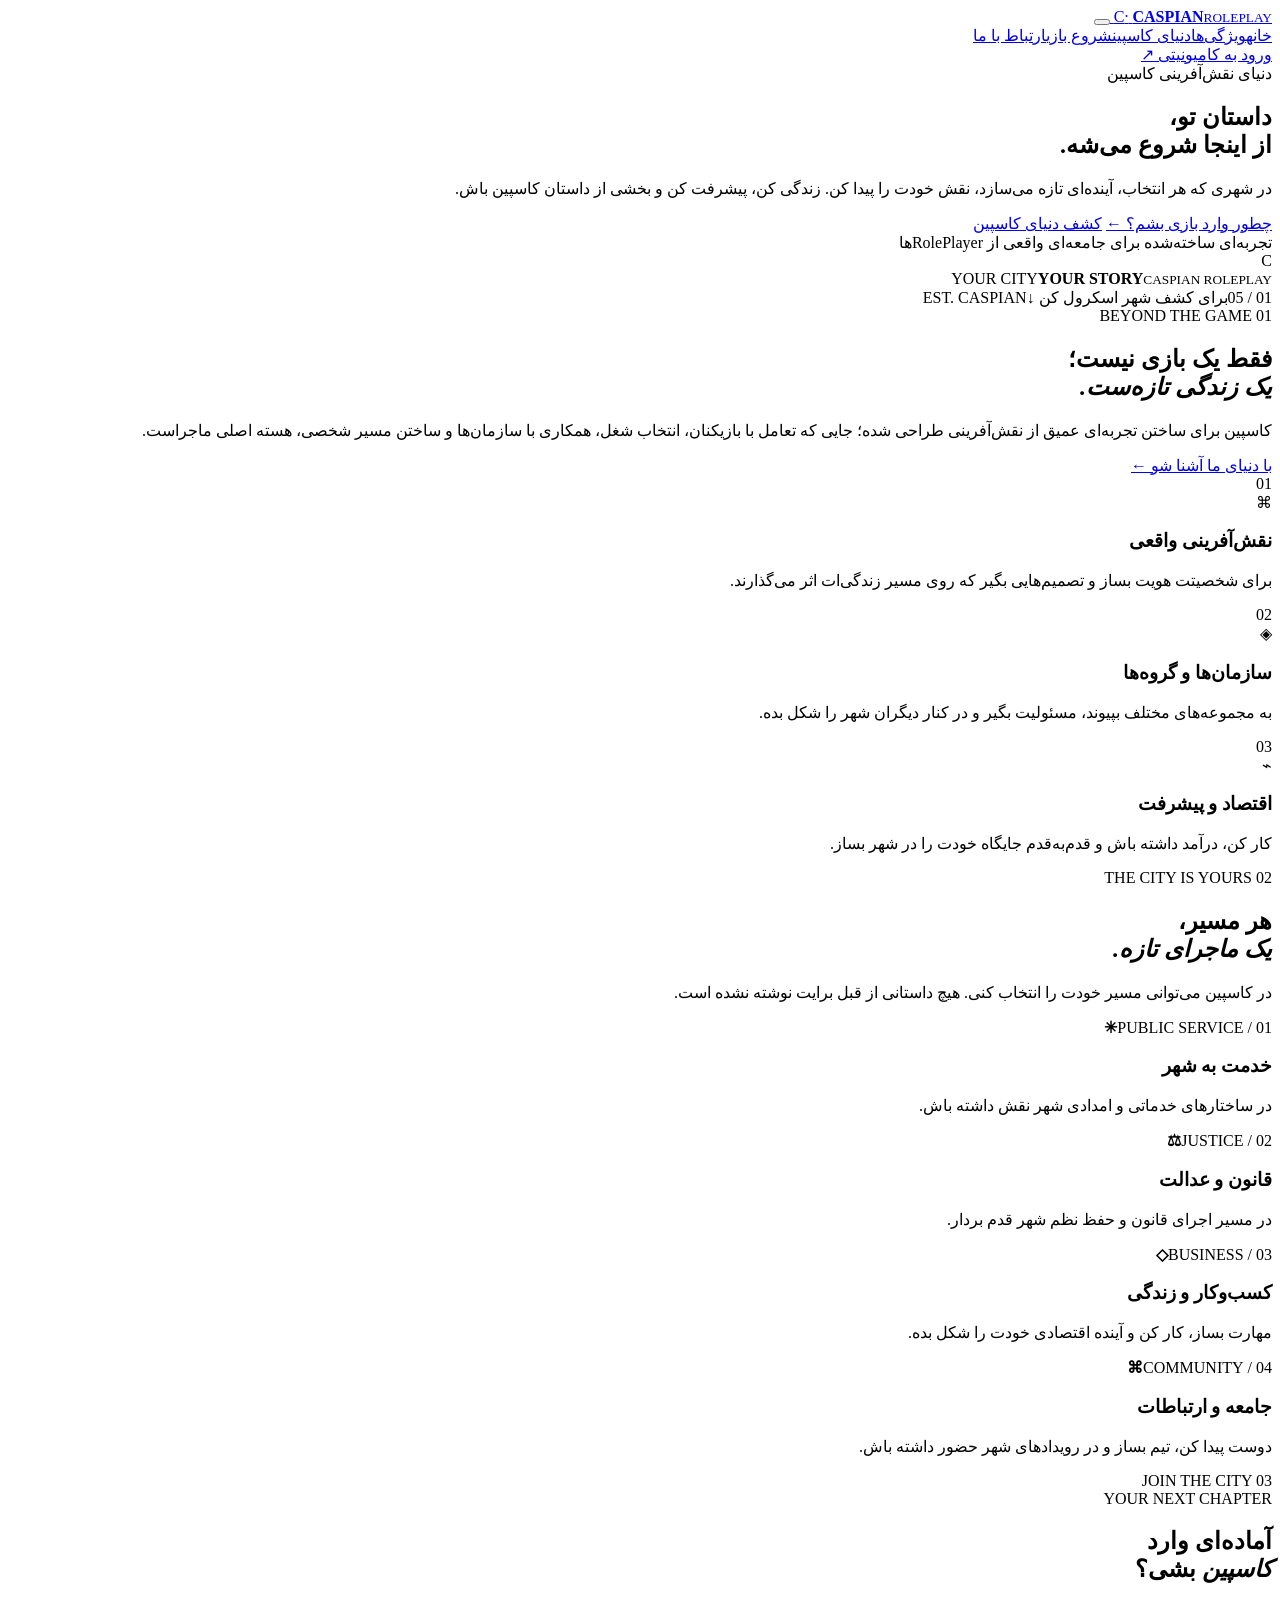
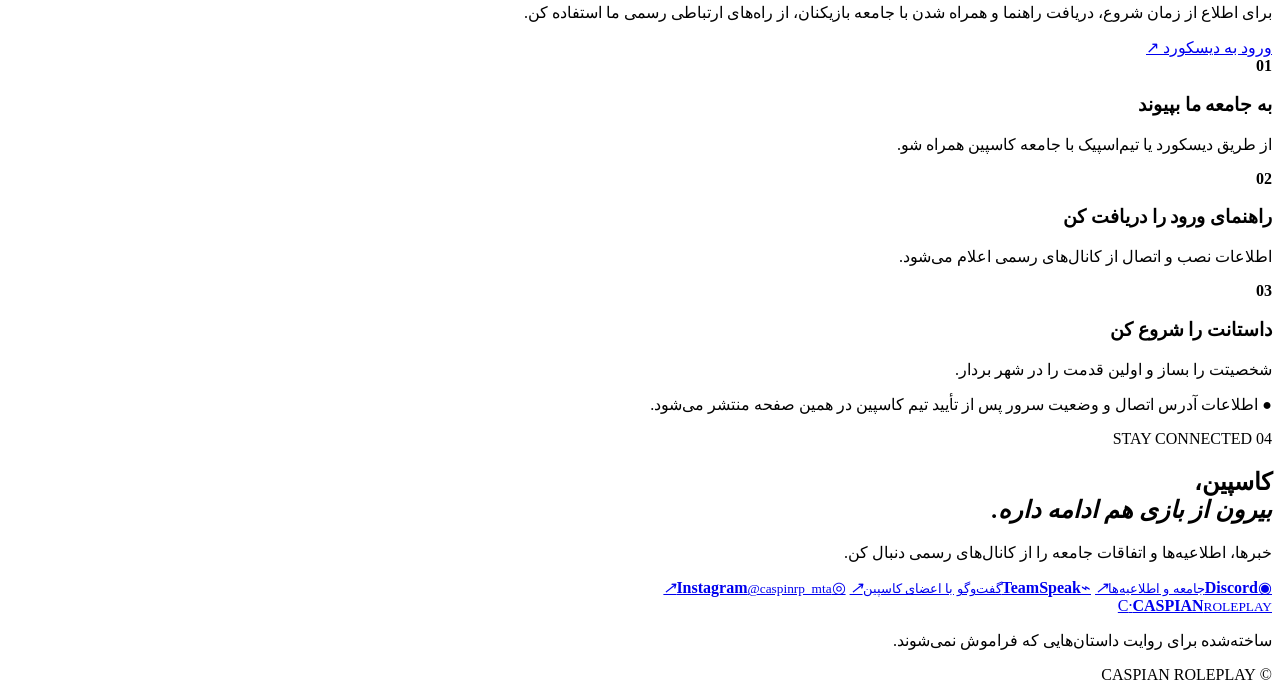
==== index.html @ 3c6af088 "Build official Caspian RolePlay homepage" ====
<!doctype html>
<html lang="fa" dir="rtl">
<head>
  <meta charset="utf-8">
  <meta name="viewport" content="width=device-width, initial-scale=1">
  <meta name="theme-color" content="#07111f">
  <meta name="description" content="وب‌سایت رسمی سرور Caspian RolePlay؛ تجربه‌ای متفاوت از نقش‌آفرینی در دنیای MTA.">
  <title>Caspian RolePlay | دنیای تو، داستان تو</title>
  <link rel="preconnect" href="https://fonts.googleapis.com">
  <link rel="preconnect" href="https://fonts.gstatic.com" crossorigin>
  <link href="https://fonts.googleapis.com/css2?family=Vazirmatn:wght@300;400;500;600;700;800;900&display=swap" rel="stylesheet">
  <link rel="stylesheet" href="assets/css/style.css">
  <link rel="icon" href="assets/img/favicon.svg" type="image/svg+xml">
</head>
<body>
  <div class="ambient ambient-one"></div><div class="ambient ambient-two"></div>
  <header class="site-header">
    <a class="brand" href="#home" aria-label="Caspian RolePlay">
      <span class="brand-mark">C<span>·</span></span>
      <span class="brand-copy"><strong>CASPIAN</strong><small>ROLEPLAY</small></span>
    </a>
    <button class="menu-toggle" aria-label="باز کردن منو" aria-expanded="false"><span></span><span></span><span></span></button>
    <nav class="main-nav" aria-label="منوی اصلی">
      <a class="active" href="#home">خانه</a><a href="#features">ویژگی‌ها</a><a href="#world">دنیای کاسپین</a><a href="#start">شروع بازی</a><a href="#community">ارتباط با ما</a>
    </nav>
    <a class="header-action" href="https://discord.gg/nevmNy93pN" target="_blank" rel="noopener">ورود به کامیونیتی <span>↗</span></a>
  </header>

  <main>
    <section class="hero section-wrap" id="home">
      <div class="hero-copy">
        <div class="eyebrow"><i></i> دنیای نقش‌آفرینی کاسپین</div>
        <h1>داستان تو،<br><span>از اینجا</span> شروع می‌شه.</h1>
        <p class="hero-lead">در شهری که هر انتخاب، آینده‌ای تازه می‌سازد، نقش خودت را پیدا کن. زندگی کن، پیشرفت کن و بخشی از داستان کاسپین باش.</p>
        <div class="hero-actions">
          <a class="btn btn-primary" href="#start">چطور وارد بازی بشم؟ <span>←</span></a>
          <a class="btn btn-ghost" href="#world">کشف دنیای کاسپین</a>
        </div>
        <div class="hero-note"><span class="pulse-dot"></span> تجربه‌ای ساخته‌شده برای جامعه‌ای واقعی از RolePlayerها</div>
      </div>
      <div class="hero-art" aria-label="تصویر گرافیکی شهر در شب">
        <div class="art-grid"></div><div class="art-orbit orbit-a"></div><div class="art-orbit orbit-b"></div>
        <div class="art-monogram">C</div>
        <div class="art-caption"><span>YOUR CITY</span><b>YOUR STORY</b><small>CASPIAN ROLEPLAY</small></div>
        <div class="art-line"></div>
      </div>
      <div class="hero-bottom"><span>01 / 05</span><span class="scroll-hint">برای کشف شهر اسکرول کن <b>↓</b></span><span>EST. CASPIAN</span></div>
    </section>

    <section class="intro section-wrap" id="features">
      <div class="section-kicker">BEYOND THE GAME <span>01</span></div>
      <div class="intro-grid">
        <h2>فقط یک بازی نیست؛<br><em>یک زندگی تازه‌ست.</em></h2>
        <div><p>کاسپین برای ساختن تجربه‌ای عمیق از نقش‌آفرینی طراحی شده؛ جایی که تعامل با بازیکنان، انتخاب شغل، همکاری با سازمان‌ها و ساختن مسیر شخصی، هسته اصلی ماجراست.</p><a class="text-link" href="#world">با دنیای ما آشنا شو <span>←</span></a></div>
      </div>
      <div class="feature-grid">
        <article class="feature-card"><span class="feature-number">01</span><div class="feature-icon">⌘</div><h3>نقش‌آفرینی واقعی</h3><p>برای شخصیتت هویت بساز و تصمیم‌هایی بگیر که روی مسیر زندگی‌ات اثر می‌گذارند.</p></article>
        <article class="feature-card featured"><span class="feature-number">02</span><div class="feature-icon">◈</div><h3>سازمان‌ها و گروه‌ها</h3><p>به مجموعه‌های مختلف بپیوند، مسئولیت بگیر و در کنار دیگران شهر را شکل بده.</p></article>
        <article class="feature-card"><span class="feature-number">03</span><div class="feature-icon">⌁</div><h3>اقتصاد و پیشرفت</h3><p>کار کن، درآمد داشته باش و قدم‌به‌قدم جایگاه خودت را در شهر بساز.</p></article>
      </div>
    </section>

    <section class="world-section" id="world">
      <div class="section-wrap world-inner">
        <div class="section-kicker">THE CITY IS YOURS <span>02</span></div>
        <div class="world-heading"><h2>هر مسیر،<br><em>یک ماجرای تازه.</em></h2><p>در کاسپین می‌توانی مسیر خودت را انتخاب کنی. هیچ داستانی از قبل برایت نوشته نشده است.</p></div>
        <div class="world-cards">
          <article class="world-card"><div class="world-card-top"><span>01 / PUBLIC SERVICE</span><b>✳</b></div><h3>خدمت به شهر</h3><p>در ساختارهای خدماتی و امدادی شهر نقش داشته باش.</p><span class="card-line"></span></article>
          <article class="world-card"><div class="world-card-top"><span>02 / JUSTICE</span><b>⚖</b></div><h3>قانون و عدالت</h3><p>در مسیر اجرای قانون و حفظ نظم شهر قدم بردار.</p><span class="card-line"></span></article>
          <article class="world-card"><div class="world-card-top"><span>03 / BUSINESS</span><b>◇</b></div><h3>کسب‌وکار و زندگی</h3><p>مهارت بساز، کار کن و آینده اقتصادی خودت را شکل بده.</p><span class="card-line"></span></article>
          <article class="world-card"><div class="world-card-top"><span>04 / COMMUNITY</span><b>⌘</b></div><h3>جامعه و ارتباطات</h3><p>دوست پیدا کن، تیم بساز و در رویدادهای شهر حضور داشته باش.</p><span class="card-line"></span></article>
        </div>
      </div>
    </section>

    <section class="start-section section-wrap" id="start">
      <div class="section-kicker">JOIN THE CITY <span>03</span></div>
      <div class="start-panel">
        <div class="start-copy"><span class="mini-label">YOUR NEXT CHAPTER</span><h2>آماده‌ای وارد<br><em>کاسپین</em> بشی؟</h2><p>برای اطلاع از زمان شروع، دریافت راهنما و همراه شدن با جامعه بازیکنان، از راه‌های ارتباطی رسمی ما استفاده کن.</p><a class="btn btn-primary" href="https://discord.gg/nevmNy93pN" target="_blank" rel="noopener">ورود به دیسکورد <span>↗</span></a></div>
        <div class="steps">
          <div class="step"><b>01</b><div><h3>به جامعه ما بپیوند</h3><p>از طریق دیسکورد یا تیم‌اسپیک با جامعه کاسپین همراه شو.</p></div></div>
          <div class="step"><b>02</b><div><h3>راهنمای ورود را دریافت کن</h3><p>اطلاعات نصب و اتصال از کانال‌های رسمی اعلام می‌شود.</p></div></div>
          <div class="step"><b>03</b><div><h3>داستانت را شروع کن</h3><p>شخصیتت را بساز و اولین قدمت را در شهر بردار.</p></div></div>
        </div>
      </div>
      <p class="server-note"><span>●</span> اطلاعات آدرس اتصال و وضعیت سرور پس از تأیید تیم کاسپین در همین صفحه منتشر می‌شود.</p>
    </section>

    <section class="community-section" id="community">
      <div class="section-wrap community-inner">
        <div><div class="section-kicker">STAY CONNECTED <span>04</span></div><h2>کاسپین،<br><em>بیرون از بازی هم ادامه داره.</em></h2><p>خبرها، اطلاعیه‌ها و اتفاقات جامعه را از کانال‌های رسمی دنبال کن.</p></div>
        <div class="social-links">
          <a href="https://discord.gg/nevmNy93pN" target="_blank" rel="noopener"><span class="social-symbol">◉</span><span><b>Discord</b><small>جامعه و اطلاعیه‌ها</small></span><i>↗</i></a>
          <a href="https://caspian.mta.ir" target="_blank" rel="noopener"><span class="social-symbol">⌁</span><span><b>TeamSpeak</b><small>گفت‌وگو با اعضای کاسپین</small></span><i>↗</i></a>
          <a href="https://instagram.com/caspinrp_mta" target="_blank" rel="noopener"><span class="social-symbol">◎</span><span><b>Instagram</b><small>@caspinrp_mta</small></span><i>↗</i></a>
        </div>
      </div>
    </section>
  </main>

  <footer class="site-footer section-wrap">
    <a class="brand footer-brand" href="#home"><span class="brand-mark">C<span>·</span></span><span class="brand-copy"><strong>CASPIAN</strong><small>ROLEPLAY</small></span></a>
    <p>ساخته‌شده برای روایت داستان‌هایی که فراموش نمی‌شوند.</p>
    <span class="copyright">© <span id="year"></span> CASPIAN ROLEPLAY</span>
  </footer>
  <script src="assets/js/main.js"></script>
</body>
</html>
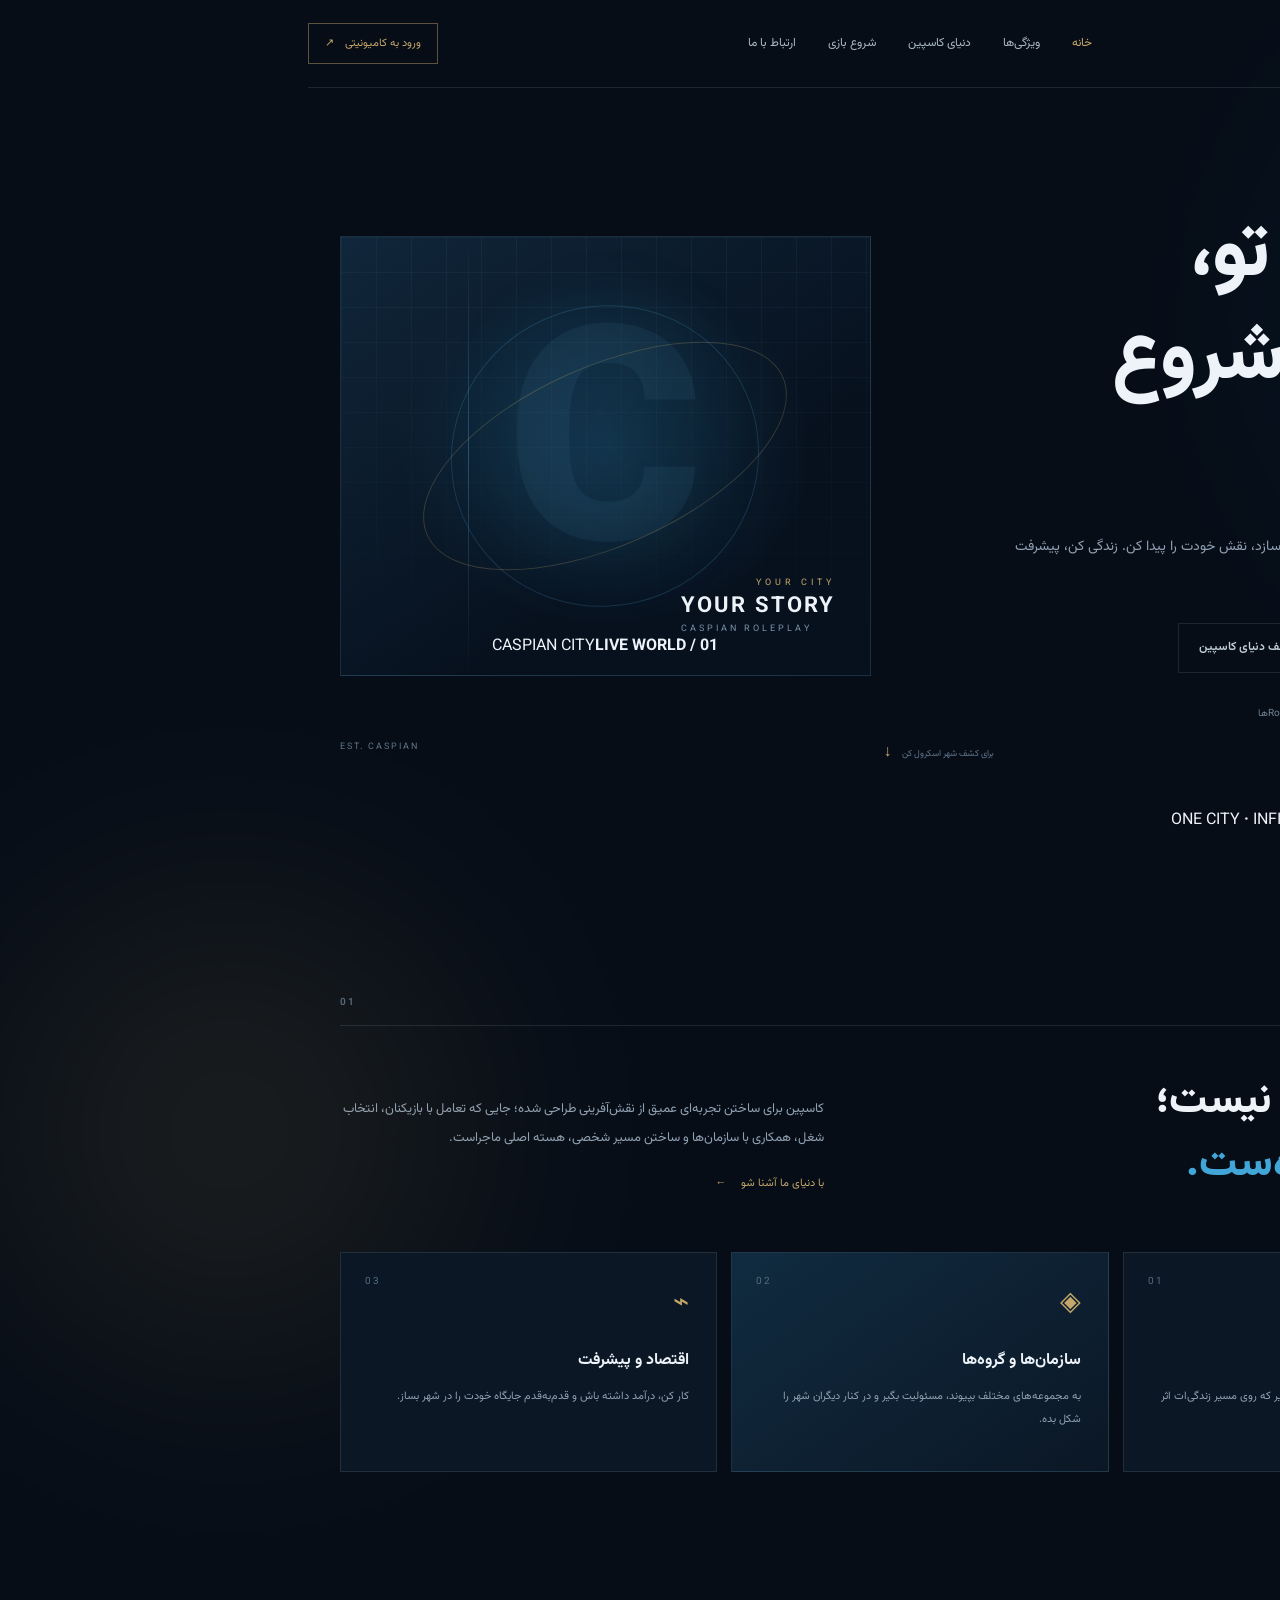
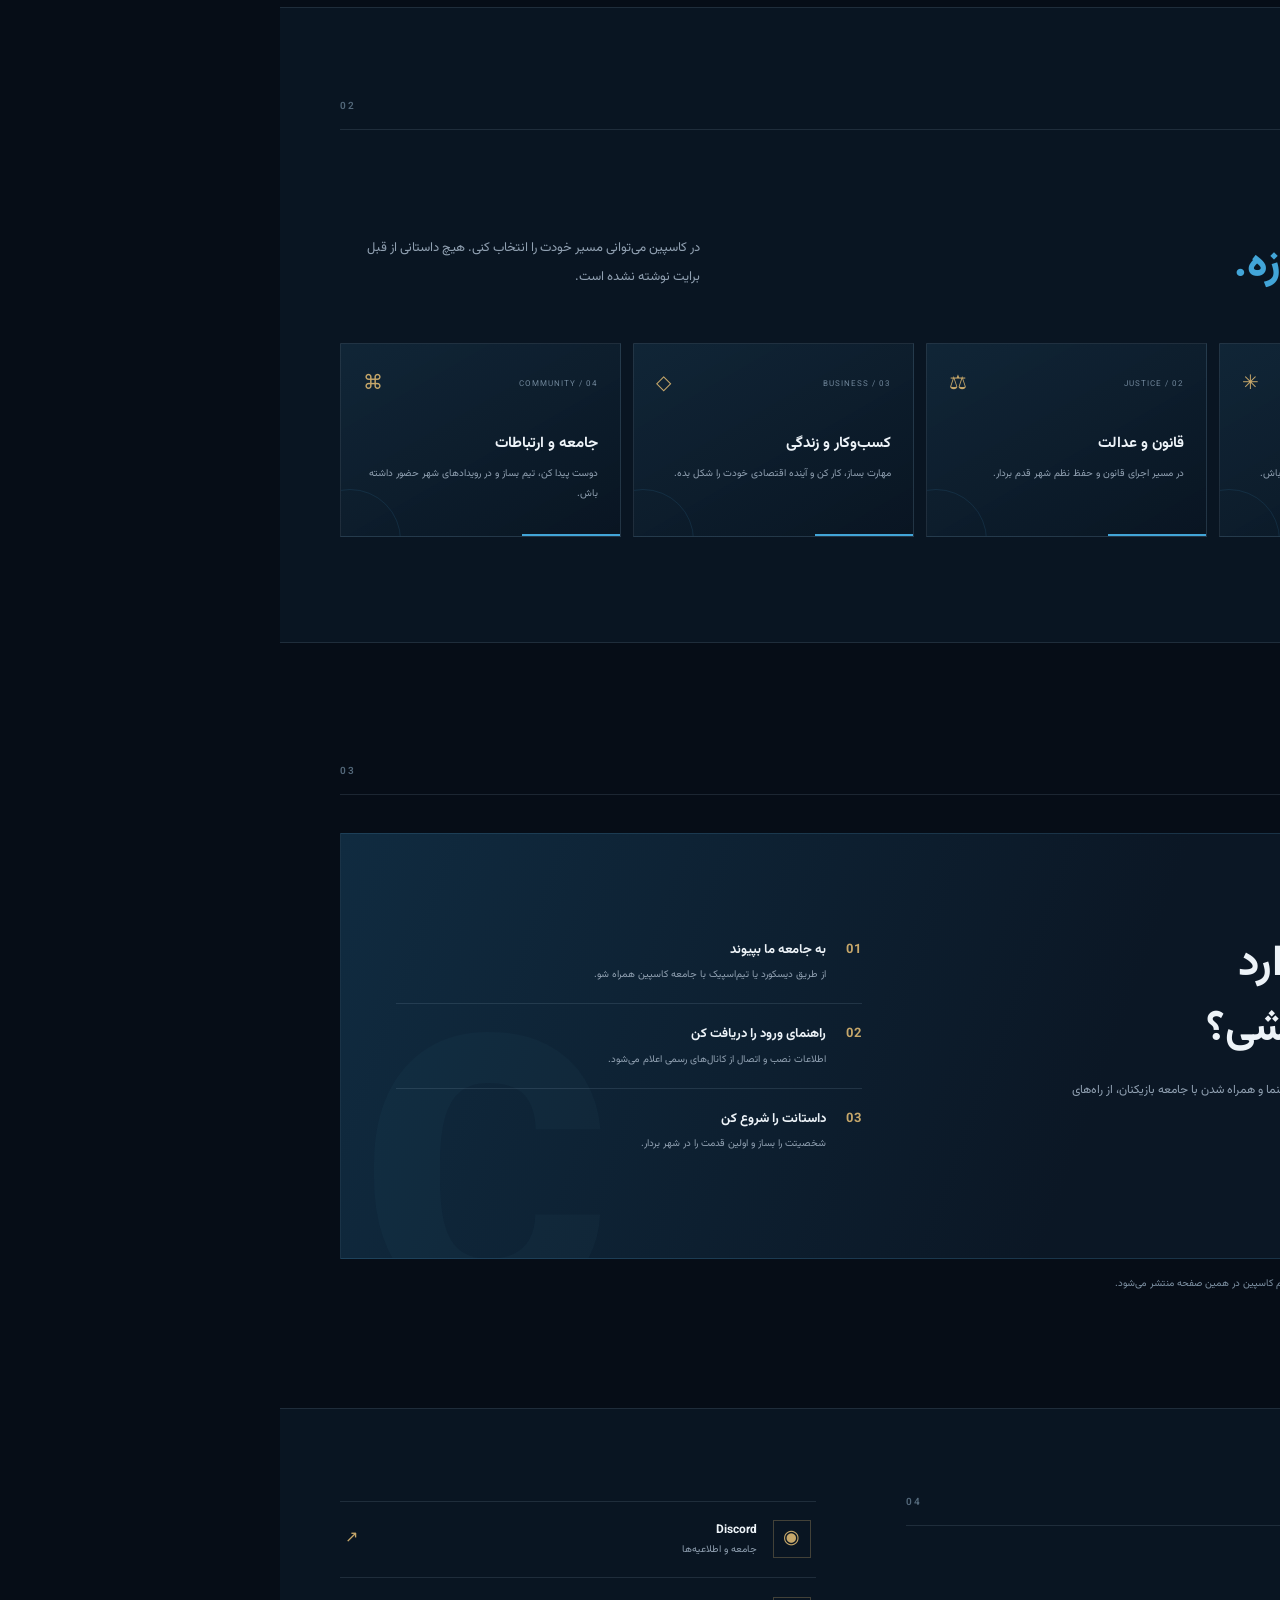
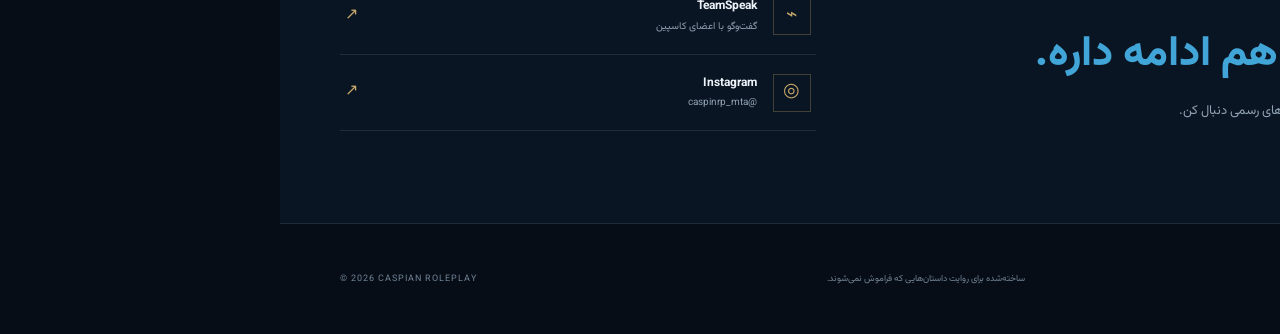
==== commit 99b7e4bd: "Upgrade Caspian homepage with cinematic city hero" ====
--- a/index.html
+++ b/index.html
@@ -39,12 +39,23 @@
         <div class="hero-note"><span class="pulse-dot"></span> تجربه‌ای ساخته‌شده برای جامعه‌ای واقعی از RolePlayerها</div>
       </div>
       <div class="hero-art" aria-label="تصویر گرافیکی شهر در شب">
+        <div class="city-sky"></div><div class="city-haze"></div><div class="city-grid"></div>
+        <div class="city-sun"></div><div class="city-beam beam-one"></div><div class="city-beam beam-two"></div>
+        <div class="cityline city-back"></div><div class="cityline city-mid"></div><div class="cityline city-front"></div>
         <div class="art-grid"></div><div class="art-orbit orbit-a"></div><div class="art-orbit orbit-b"></div>
-        <div class="art-monogram">C</div>
+        <div class="art-monogram">C</div><div class="hero-scan"></div>
+        <div class="hud hud-top"><span>CASPIAN CITY</span><b>LIVE WORLD / 01</b></div>
+        <div class="hud hud-side"><i></i><i></i><i></i><i></i></div>
         <div class="art-caption"><span>YOUR CITY</span><b>YOUR STORY</b><small>CASPIAN ROLEPLAY</small></div>
         <div class="art-line"></div>
       </div>
       <div class="hero-bottom"><span>01 / 05</span><span class="scroll-hint">برای کشف شهر اسکرول کن <b>↓</b></span><span>EST. CASPIAN</span></div>
+    </section>
+
+    <section class="experience-strip section-wrap" aria-label="Caspian experience">
+      <div class="experience-label"><span class="pulse-dot"></span> THE CITY NEVER SLEEPS</div>
+      <div class="experience-word">ONE CITY <b>·</b> INFINITE STORIES <b>·</b> YOUR LEGACY</div>
+      <div class="experience-index">CASPIAN / 2026</div>
     </section>
 
     <section class="intro section-wrap" id="features">
@@ -53,7 +64,7 @@
         <h2>فقط یک بازی نیست؛<br><em>یک زندگی تازه‌ست.</em></h2>
         <div><p>کاسپین برای ساختن تجربه‌ای عمیق از نقش‌آفرینی طراحی شده؛ جایی که تعامل با بازیکنان، انتخاب شغل، همکاری با سازمان‌ها و ساختن مسیر شخصی، هسته اصلی ماجراست.</p><a class="text-link" href="#world">با دنیای ما آشنا شو <span>←</span></a></div>
       </div>
-      <div class="feature-grid">
+      <div class="feature-grid reveal-group">
         <article class="feature-card"><span class="feature-number">01</span><div class="feature-icon">⌘</div><h3>نقش‌آفرینی واقعی</h3><p>برای شخصیتت هویت بساز و تصمیم‌هایی بگیر که روی مسیر زندگی‌ات اثر می‌گذارند.</p></article>
         <article class="feature-card featured"><span class="feature-number">02</span><div class="feature-icon">◈</div><h3>سازمان‌ها و گروه‌ها</h3><p>به مجموعه‌های مختلف بپیوند، مسئولیت بگیر و در کنار دیگران شهر را شکل بده.</p></article>
         <article class="feature-card"><span class="feature-number">03</span><div class="feature-icon">⌁</div><h3>اقتصاد و پیشرفت</h3><p>کار کن، درآمد داشته باش و قدم‌به‌قدم جایگاه خودت را در شهر بساز.</p></article>
@@ -64,7 +75,7 @@
       <div class="section-wrap world-inner">
         <div class="section-kicker">THE CITY IS YOURS <span>02</span></div>
         <div class="world-heading"><h2>هر مسیر،<br><em>یک ماجرای تازه.</em></h2><p>در کاسپین می‌توانی مسیر خودت را انتخاب کنی. هیچ داستانی از قبل برایت نوشته نشده است.</p></div>
-        <div class="world-cards">
+        <div class="world-cards reveal-group">
           <article class="world-card"><div class="world-card-top"><span>01 / PUBLIC SERVICE</span><b>✳</b></div><h3>خدمت به شهر</h3><p>در ساختارهای خدماتی و امدادی شهر نقش داشته باش.</p><span class="card-line"></span></article>
           <article class="world-card"><div class="world-card-top"><span>02 / JUSTICE</span><b>⚖</b></div><h3>قانون و عدالت</h3><p>در مسیر اجرای قانون و حفظ نظم شهر قدم بردار.</p><span class="card-line"></span></article>
           <article class="world-card"><div class="world-card-top"><span>03 / BUSINESS</span><b>◇</b></div><h3>کسب‌وکار و زندگی</h3><p>مهارت بساز، کار کن و آینده اقتصادی خودت را شکل بده.</p><span class="card-line"></span></article>
@@ -75,7 +86,7 @@
 
     <section class="start-section section-wrap" id="start">
       <div class="section-kicker">JOIN THE CITY <span>03</span></div>
-      <div class="start-panel">
+      <div class="start-panel reveal">
         <div class="start-copy"><span class="mini-label">YOUR NEXT CHAPTER</span><h2>آماده‌ای وارد<br><em>کاسپین</em> بشی؟</h2><p>برای اطلاع از زمان شروع، دریافت راهنما و همراه شدن با جامعه بازیکنان، از راه‌های ارتباطی رسمی ما استفاده کن.</p><a class="btn btn-primary" href="https://discord.gg/nevmNy93pN" target="_blank" rel="noopener">ورود به دیسکورد <span>↗</span></a></div>
         <div class="steps">
           <div class="step"><b>01</b><div><h3>به جامعه ما بپیوند</h3><p>از طریق دیسکورد یا تیم‌اسپیک با جامعه کاسپین همراه شو.</p></div></div>
@@ -89,7 +100,7 @@
     <section class="community-section" id="community">
       <div class="section-wrap community-inner">
         <div><div class="section-kicker">STAY CONNECTED <span>04</span></div><h2>کاسپین،<br><em>بیرون از بازی هم ادامه داره.</em></h2><p>خبرها، اطلاعیه‌ها و اتفاقات جامعه را از کانال‌های رسمی دنبال کن.</p></div>
-        <div class="social-links">
+        <div class="social-links reveal">
           <a href="https://discord.gg/nevmNy93pN" target="_blank" rel="noopener"><span class="social-symbol">◉</span><span><b>Discord</b><small>جامعه و اطلاعیه‌ها</small></span><i>↗</i></a>
           <a href="https://caspian.mta.ir" target="_blank" rel="noopener"><span class="social-symbol">⌁</span><span><b>TeamSpeak</b><small>گفت‌وگو با اعضای کاسپین</small></span><i>↗</i></a>
           <a href="https://instagram.com/caspinrp_mta" target="_blank" rel="noopener"><span class="social-symbol">◎</span><span><b>Instagram</b><small>@caspinrp_mta</small></span><i>↗</i></a>
--- a/assets/css/style.css
+++ b/assets/css/style.css
@@ -0,0 +1 @@
+:root{--bg:#060d17;--panel:#0b1725;--panel2:#0e1d2d;--blue:#42a5d8;--blue2:#1d668f;--gold:#c6a76a;--text:#edf3f8;--muted:#91a1b2;--line:rgba(163,190,211,.14);--font:'Vazirmatn',Tahoma,sans-serif}*{box-sizing:border-box}html{scroll-behavior:smooth;scroll-padding-top:95px}body{margin:0;background:var(--bg);color:var(--text);font-family:var(--font);line-height:1.8;overflow-x:hidden}a{color:inherit;text-decoration:none}.ambient{position:absolute;width:460px;height:460px;border-radius:50%;filter:blur(130px);opacity:.12;pointer-events:none}.ambient-one{top:90px;right:-240px;background:#1688c5}.ambient-two{top:900px;left:-280px;background:#bd9b5b}.section-wrap{width:min(1160px,calc(100% - 56px));margin-inline:auto}.site-header{height:88px;width:min(1320px,calc(100% - 56px));margin:auto;display:flex;align-items:center;justify-content:space-between;border-bottom:1px solid var(--line);position:relative;z-index:10}.brand{display:flex;align-items:center;gap:11px;direction:ltr}.brand-mark{width:42px;height:42px;border:1px solid rgba(198,167,106,.55);display:grid;place-items:center;color:var(--gold);font-size:27px;font-weight:800;line-height:1;position:relative}.brand-mark span{color:var(--blue);font-size:20px}.brand-copy{display:flex;flex-direction:column;line-height:1.2;letter-spacing:2px}.brand-copy strong{font-size:15px;font-weight:800}.brand-copy small{font-size:9px;color:var(--gold);letter-spacing:4px;margin-top:5px}.main-nav{display:flex;align-items:center;gap:32px}.main-nav a{font-size:12px;color:#aab8c5;transition:.2s}.main-nav a:hover,.main-nav a.active{color:var(--gold)}.header-action{font-size:11px;border:1px solid rgba(198,167,106,.45);padding:10px 16px;color:var(--gold);transition:.2s}.header-action span{margin-right:8px}.header-action:hover{background:var(--gold);color:#10151b}.menu-toggle{display:none}.hero{min-height:620px;display:grid;grid-template-columns:1fr .9fr;align-items:center;gap:40px;position:relative;padding-top:45px}.hero-copy{padding:30px 0 55px;position:relative;z-index:2}.eyebrow,.section-kicker,.mini-label{font-size:10px;letter-spacing:2px;color:var(--gold);font-weight:600}.eyebrow{display:flex;align-items:center;gap:10px}.eyebrow i{width:24px;height:1px;background:var(--blue)}h1,h2,h3,p{margin-top:0}.hero h1{font-size:clamp(48px,6.3vw,78px);line-height:1.32;letter-spacing:-2px;margin:24px 0 18px;font-weight:800}.hero h1 span,.intro h2 em,.world-heading h2 em,.start-copy h2 em,.community-inner h2 em{font-style:normal;color:var(--blue)}.hero-lead{font-size:14px;color:var(--muted);max-width:490px;line-height:2.2}.hero-actions{display:flex;gap:12px;align-items:center;margin-top:30px}.btn{display:inline-flex;align-items:center;justify-content:center;gap:22px;padding:13px 20px;font-size:12px;font-weight:600;transition:.25s}.btn-primary{background:var(--blue);color:#06111b}.btn-primary:hover{background:#75c5eb;transform:translateY(-3px)}.btn-ghost{border:1px solid var(--line);color:#c3cfda}.btn-ghost:hover{border-color:var(--gold);color:var(--gold)}.hero-note{margin-top:32px;color:#718395;font-size:10px;display:flex;align-items:center;gap:9px}.pulse-dot{width:6px;height:6px;background:#59c69a;border-radius:50%;box-shadow:0 0 12px #59c69a}.hero-art{height:440px;position:relative;overflow:hidden;border:1px solid rgba(90,150,185,.2);background:radial-gradient(ellipse at 50% 48%,rgba(36,112,151,.3),transparent 55%),linear-gradient(145deg,#10263a,#07111e 65%);display:grid;place-items:center}.art-grid{position:absolute;inset:0;background-image:linear-gradient(rgba(111,164,192,.07) 1px,transparent 1px),linear-gradient(90deg,rgba(111,164,192,.07) 1px,transparent 1px);background-size:35px 35px;mask-image:linear-gradient(to bottom,black,transparent)}.art-monogram{font-size:300px;line-height:1;font-weight:900;color:rgba(92,164,199,.08);text-shadow:0 0 90px rgba(52,157,205,.12);direction:ltr}.art-orbit{position:absolute;border:1px solid rgba(198,167,106,.24);border-radius:50%;transform:rotate(-24deg)}.orbit-a{width:390px;height:180px}.orbit-b{width:310px;height:300px;border-color:rgba(73,158,199,.22)}.art-caption{position:absolute;bottom:38px;right:35px;display:flex;flex-direction:column;line-height:1.5}.art-caption span{font-size:9px;color:var(--gold);letter-spacing:4px}.art-caption b{font-size:22px;letter-spacing:2px;direction:ltr}.art-caption small{font-size:9px;letter-spacing:3px;color:#7892a5;direction:ltr}.art-line{position:absolute;top:0;left:24%;height:100%;width:1px;background:linear-gradient(transparent,rgba(85,169,210,.35),transparent)}.hero-bottom{position:absolute;bottom:10px;left:0;right:0;display:flex;justify-content:space-between;color:#617589;font-size:9px;letter-spacing:2px}.scroll-hint{letter-spacing:0}.scroll-hint b{color:var(--gold);font-size:16px;margin-right:8px}.intro{padding-top:130px;padding-bottom:135px}.section-kicker{display:flex;justify-content:space-between;border-bottom:1px solid var(--line);padding-bottom:13px}.section-kicker span{color:#53687a}.intro-grid{display:grid;grid-template-columns:1fr .8fr;gap:70px;align-items:end;padding:45px 0 55px}.intro h2,.world-heading h2,.community-inner h2{font-size:42px;line-height:1.5;margin:0;font-weight:800}.intro-grid p,.world-heading p,.community-inner p{font-size:13px;color:var(--muted);line-height:2.2}.text-link{font-size:11px;color:var(--gold);display:inline-flex;gap:15px;margin-top:8px}.feature-grid{display:grid;grid-template-columns:repeat(3,1fr);gap:14px}.feature-card{background:var(--panel);border:1px solid var(--line);padding:27px;min-height:220px;position:relative;transition:.25s}.feature-card:hover{transform:translateY(-5px);border-color:rgba(66,165,216,.5)}.feature-card.featured{background:linear-gradient(145deg,#102b40,#0b1725)}.feature-number{position:absolute;left:24px;top:20px;font-size:10px;color:#526b7e;letter-spacing:2px}.feature-icon{font-size:27px;color:var(--gold);margin-bottom:18px}.feature-card h3{font-size:16px;margin-bottom:9px}.feature-card p{font-size:11px;color:var(--muted);line-height:2.1;margin:0}.world-section{background:#091522;border-block:1px solid var(--line);padding:90px 0 105px;position:relative}.world-heading{display:flex;align-items:end;justify-content:space-between;padding:42px 0 45px}.world-heading p{max-width:360px;margin-bottom:7px}.world-cards{display:grid;grid-template-columns:repeat(4,1fr);gap:12px}.world-card{background:linear-gradient(150deg,rgba(19,43,62,.75),rgba(9,21,34,.9));border:1px solid var(--line);padding:22px;min-height:190px;position:relative;overflow:hidden}.world-card:after{content:"";position:absolute;width:100px;height:100px;border:1px solid rgba(66,165,216,.12);border-radius:50%;left:-42px;bottom:-55px}.world-card-top{display:flex;justify-content:space-between;align-items:center;color:#70869a;font-size:8px;letter-spacing:1px}.world-card-top b{font-size:20px;color:var(--gold);font-weight:400}.world-card h3{font-size:15px;margin:28px 0 7px}.world-card p{font-size:10px;color:var(--muted);line-height:2}.card-line{position:absolute;bottom:0;right:0;width:35%;height:2px;background:var(--blue)}.start-section{padding-top:120px;padding-bottom:105px}.start-panel{margin-top:38px;background:linear-gradient(110deg,#102b40,#0b1725 65%);border:1px solid rgba(77,151,190,.22);padding:55px;display:grid;grid-template-columns:1fr .9fr;gap:65px;position:relative;overflow:hidden}.start-panel:after{content:"C";position:absolute;left:20px;bottom:-145px;font-size:380px;line-height:1;color:rgba(87,159,193,.035);font-weight:900;pointer-events:none}.start-copy,.steps{position:relative;z-index:1}.start-copy h2{font-size:43px;line-height:1.5;margin:15px 0}.start-copy p{font-size:12px;color:var(--muted);line-height:2.2;max-width:400px;margin-bottom:25px}.steps{display:flex;flex-direction:column;justify-content:center}.step{display:flex;gap:20px;padding:19px 0;border-bottom:1px solid var(--line)}.step:last-child{border:0}.step>b{font-size:13px;color:var(--gold);letter-spacing:1px}.step h3{font-size:13px;margin:0 0 4px}.step p{font-size:10px;color:var(--muted);margin:0}.server-note{font-size:10px;color:#7f92a4;margin-top:16px}.server-note span{color:var(--gold);margin-left:7px}.community-section{background:#091522;padding:85px 0;border-block:1px solid var(--line)}.community-inner{display:grid;grid-template-columns:1fr .8fr;gap:90px;align-items:center}.community-inner h2{margin:35px 0 10px}.social-links{border-top:1px solid var(--line)}.social-links a{display:flex;align-items:center;gap:16px;padding:18px 5px;border-bottom:1px solid var(--line);transition:.2s}.social-links a:hover{padding-inline:13px;background:rgba(255,255,255,.02)}.social-symbol{width:38px;height:38px;display:grid;place-items:center;border:1px solid rgba(198,167,106,.3);color:var(--gold);font-size:19px}.social-links a>span:nth-child(2){display:flex;flex-direction:column}.social-links b{font-size:12px;direction:ltr;text-align:right}.social-links small{font-size:10px;color:var(--muted)}.social-links i{font-style:normal;color:var(--gold);margin-right:auto;direction:ltr}.site-footer{min-height:110px;display:flex;align-items:center;justify-content:space-between;gap:20px}.footer-brand .brand-mark{width:36px;height:36px}.site-footer p,.copyright{font-size:9px;color:#718395;margin:0}.copyright{letter-spacing:1px;direction:ltr}.menu-toggle{background:none;border:0;color:var(--text)}@media(max-width:900px){.main-nav{gap:15px}.main-nav a{font-size:10px}.header-action{font-size:10px;padding:8px 10px}.hero{gap:20px}.hero-art{height:370px}.art-monogram{font-size:240px}.world-cards{grid-template-columns:repeat(2,1fr)}.start-panel{padding:38px;gap:35px}.community-inner{gap:45px}}@media(max-width:680px){.section-wrap,.site-header{width:calc(100% - 36px)}.site-header{height:72px}.menu-toggle{display:flex;flex-direction:column;gap:5px;padding:10px;order:3}.menu-toggle span{width:21px;height:1px;background:var(--gold)}.main-nav{display:none;position:absolute;top:71px;right:0;left:0;background:#0b1725;border:1px solid var(--line);padding:16px;flex-direction:column;align-items:stretch;gap:0}.main-nav.open{display:flex}.main-nav a{padding:12px;font-size:12px;border-bottom:1px solid var(--line)}.main-nav a:last-child{border:0}.header-action{margin-right:auto;margin-left:12px;font-size:9px}.brand-mark{width:36px;height:36px;font-size:23px}.brand-copy strong{font-size:12px}.brand-copy small{font-size:8px}.hero{grid-template-columns:1fr;padding-top:45px;gap:20px;min-height:auto}.hero-copy{padding:20px 0 5px}.hero h1{font-size:53px}.hero-lead{font-size:12px}.hero-art{height:290px;grid-row:1}.art-monogram{font-size:205px}.art-caption{bottom:24px;right:22px}.hero-bottom{position:static;padding:16px 0 5px}.hero-bottom>span:first-child{display:none}.intro{padding:85px 0}.intro-grid{grid-template-columns:1fr;gap:18px;padding:30px 0}.intro h2,.world-heading h2,.community-inner h2{font-size:34px}.feature-grid{grid-template-columns:1fr}.feature-card{min-height:180px}.world-section{padding:70px 0}.world-heading{display:block;padding:30px 0}.world-heading p{margin-top:15px}.world-cards{grid-template-columns:1fr 1fr;gap:8px}.world-card{padding:15px;min-height:180px}.world-card h3{font-size:13px}.world-card p{font-size:9px}.start-section{padding:80px 0}.start-panel{grid-template-columns:1fr;padding:28px 22px;gap:25px}.start-copy h2{font-size:36px}.community-section{padding:70px 0}.community-inner{grid-template-columns:1fr;gap:25px}.community-inner h2{margin-top:25px}.site-footer{padding:25px 0;flex-wrap:wrap}.site-footer p{order:3;width:100%}}@media(prefers-reduced-motion:reduce){*,*:before,*:after{scroll-behavior:auto!important;transition:none!important}}
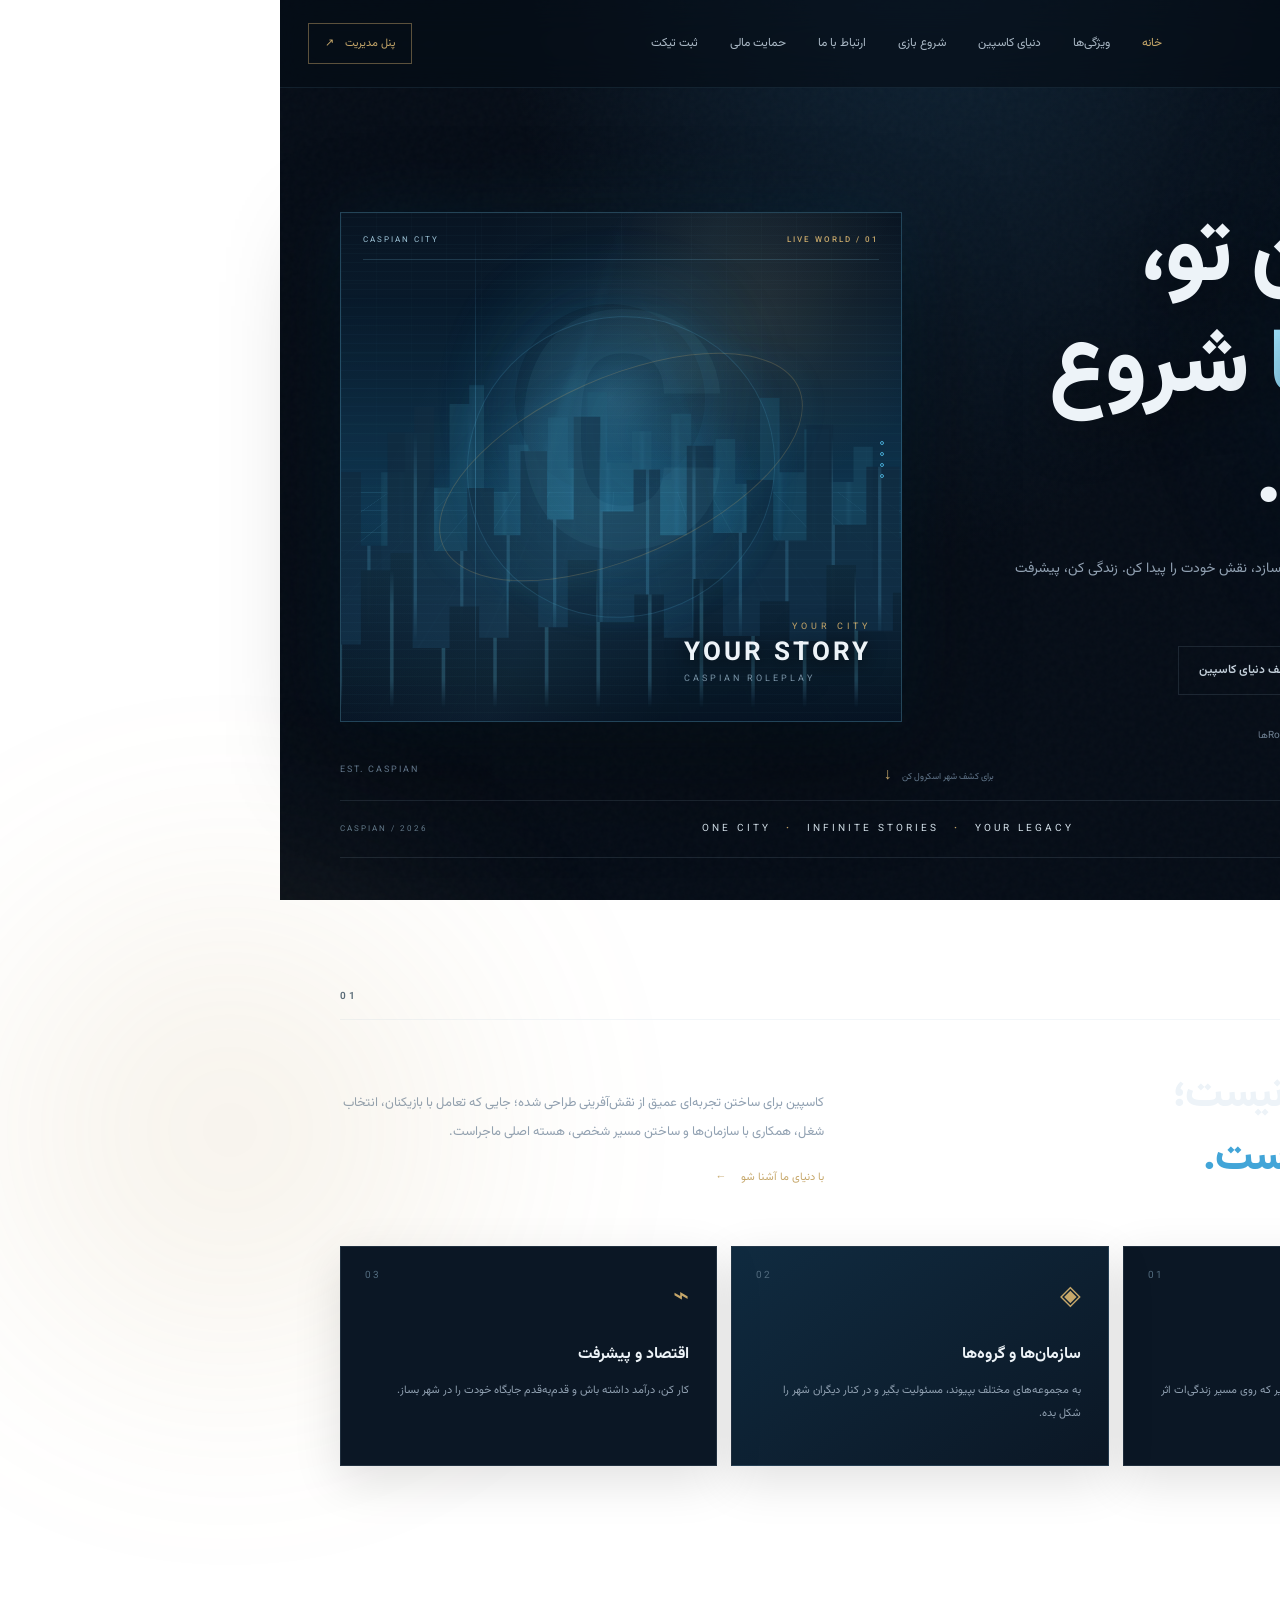
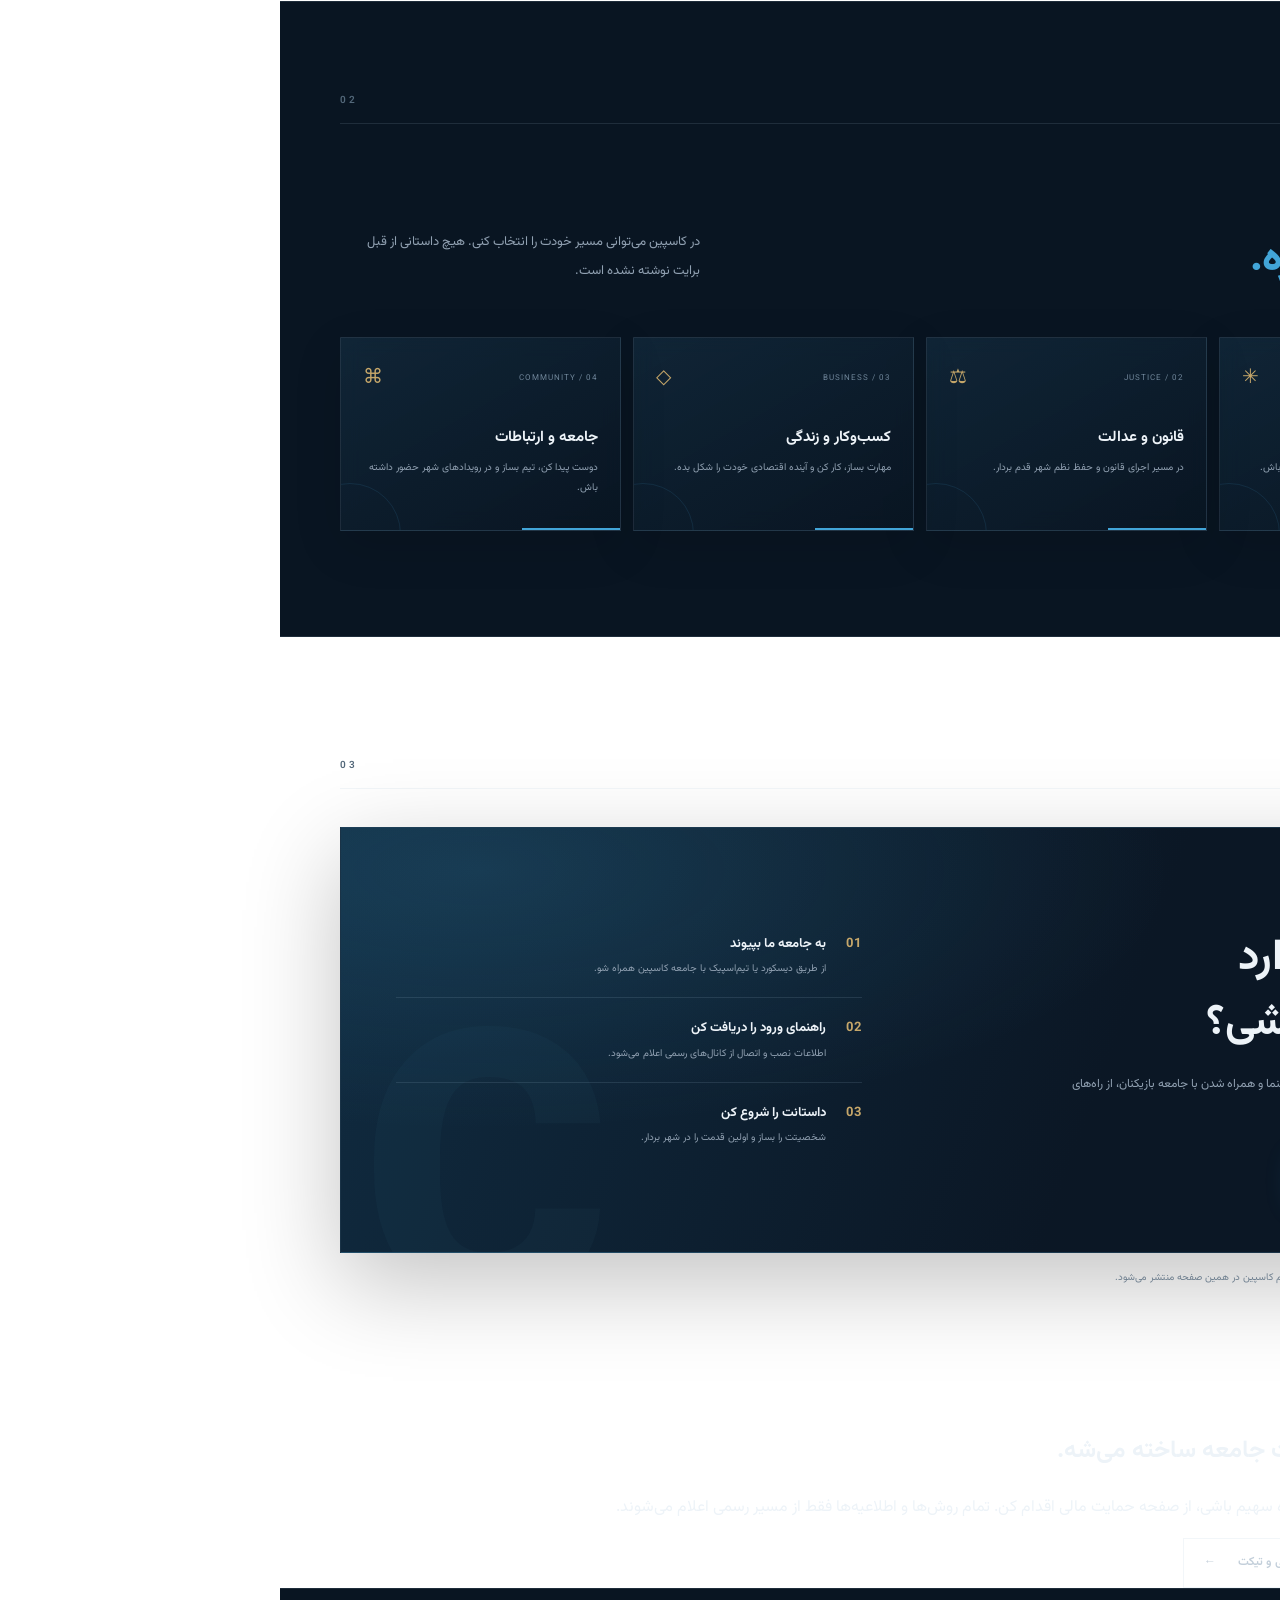
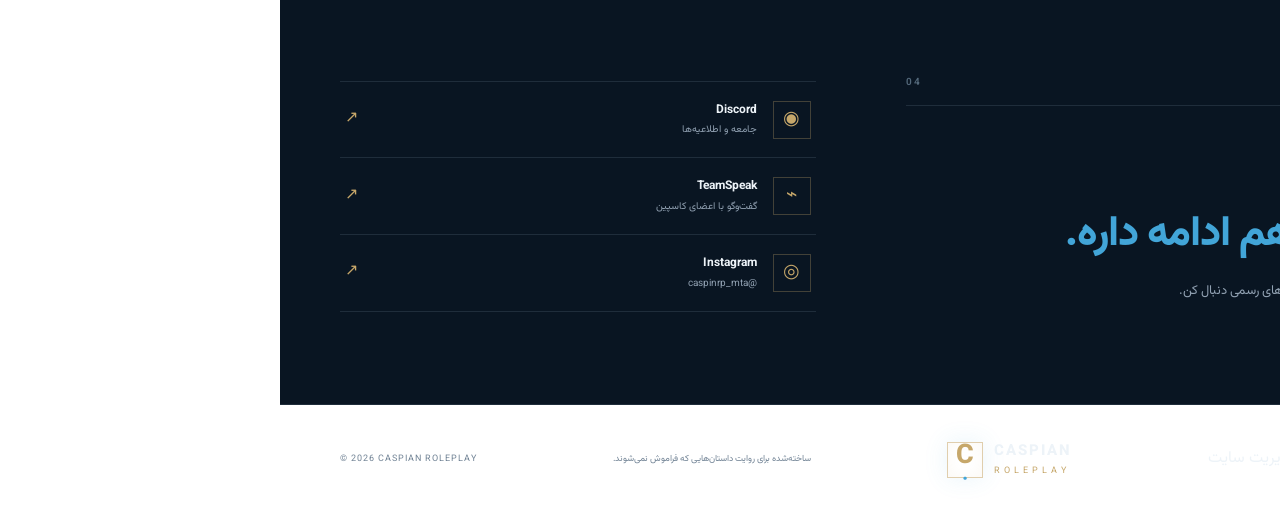
==== commit 211dcd48: "Add portal navigation, donation and support entry points" ====
--- a/index.html
+++ b/index.html
@@ -21,9 +21,9 @@
     </a>
     <button class="menu-toggle" aria-label="باز کردن منو" aria-expanded="false"><span></span><span></span><span></span></button>
     <nav class="main-nav" aria-label="منوی اصلی">
-      <a class="active" href="#home">خانه</a><a href="#features">ویژگی‌ها</a><a href="#world">دنیای کاسپین</a><a href="#start">شروع بازی</a><a href="#community">ارتباط با ما</a>
+      <a class="active" href="#home">خانه</a><a href="#features">ویژگی‌ها</a><a href="#world">دنیای کاسپین</a><a href="#start">شروع بازی</a><a href="#community">ارتباط با ما</a><a href="support.html">حمایت مالی</a><a href="tickets.html">ثبت تیکت</a>
     </nav>
-    <a class="header-action" href="https://discord.gg/nevmNy93pN" target="_blank" rel="noopener">ورود به کامیونیتی <span>↗</span></a>
+    <a class="header-action" href="admin.html">پنل مدیریت <span>↗</span></a>
   </header>
 
   <main>
@@ -97,7 +97,11 @@
       <p class="server-note"><span>●</span> اطلاعات آدرس اتصال و وضعیت سرور پس از تأیید تیم کاسپین در همین صفحه منتشر می‌شود.</p>
     </section>
 
-    <section class="community-section" id="community">
+    <section class="support-band section-wrap" id="support">
+    <div class="support-band-copy"><span class="mini-label">SUPPORT CASPIAN</span><h2>آینده کاسپین، با حمایت جامعه ساخته می‌شه.</h2><p>اگر دوست داری در ادامه مسیر پروژه سهیم باشی، از صفحه حمایت مالی اقدام کن. تمام روش‌ها و اطلاعیه‌ها فقط از مسیر رسمی اعلام می‌شوند.</p></div>
+    <div class="support-band-actions"><a class="btn btn-primary" href="support.html">صفحه حمایت مالی <span>↗</span></a><a class="btn btn-ghost" href="tickets.html">پشتیبانی و تیکت <span>←</span></a></div>
+  </section>
+  <section class="community-section" id="community">
       <div class="section-wrap community-inner">
         <div><div class="section-kicker">STAY CONNECTED <span>04</span></div><h2>کاسپین،<br><em>بیرون از بازی هم ادامه داره.</em></h2><p>خبرها، اطلاعیه‌ها و اتفاقات جامعه را از کانال‌های رسمی دنبال کن.</p></div>
         <div class="social-links reveal">
@@ -110,7 +114,7 @@
   </main>
 
   <footer class="site-footer section-wrap">
-    <a class="brand footer-brand" href="#home"><span class="brand-mark">C<span>·</span></span><span class="brand-copy"><strong>CASPIAN</strong><small>ROLEPLAY</small></span></a>
+    <div class="footer-tools"><a href="staff.html">تیم و رتبه‌ها</a><a href="tickets.html">ثبت تیکت</a><a href="support.html">حمایت مالی</a><a href="admin.html">مدیریت سایت</a></div><a class="brand footer-brand" href="#home"><span class="brand-mark">C<span>·</span></span><span class="brand-copy"><strong>CASPIAN</strong><small>ROLEPLAY</small></span></a>
     <p>ساخته‌شده برای روایت داستان‌هایی که فراموش نمی‌شوند.</p>
     <span class="copyright">© <span id="year"></span> CASPIAN ROLEPLAY</span>
   </footer>
--- a/assets/css/style.css
+++ b/assets/css/style.css
@@ -1 +1,62 @@
-:root{--bg:#060d17;--panel:#0b1725;--panel2:#0e1d2d;--blue:#42a5d8;--blue2:#1d668f;--gold:#c6a76a;--text:#edf3f8;--muted:#91a1b2;--line:rgba(163,190,211,.14);--font:'Vazirmatn',Tahoma,sans-serif}*{box-sizing:border-box}html{scroll-behavior:smooth;scroll-padding-top:95px}body{margin:0;background:var(--bg);color:var(--text);font-family:var(--font);line-height:1.8;overflow-x:hidden}a{color:inherit;text-decoration:none}.ambient{position:absolute;width:460px;height:460px;border-radius:50%;filter:blur(130px);opacity:.12;pointer-events:none}.ambient-one{top:90px;right:-240px;background:#1688c5}.ambient-two{top:900px;left:-280px;background:#bd9b5b}.section-wrap{width:min(1160px,calc(100% - 56px));margin-inline:auto}.site-header{height:88px;width:min(1320px,calc(100% - 56px));margin:auto;display:flex;align-items:center;justify-content:space-between;border-bottom:1px solid var(--line);position:relative;z-index:10}.brand{display:flex;align-items:center;gap:11px;direction:ltr}.brand-mark{width:42px;height:42px;border:1px solid rgba(198,167,106,.55);display:grid;place-items:center;color:var(--gold);font-size:27px;font-weight:800;line-height:1;position:relative}.brand-mark span{color:var(--blue);font-size:20px}.brand-copy{display:flex;flex-direction:column;line-height:1.2;letter-spacing:2px}.brand-copy strong{font-size:15px;font-weight:800}.brand-copy small{font-size:9px;color:var(--gold);letter-spacing:4px;margin-top:5px}.main-nav{display:flex;align-items:center;gap:32px}.main-nav a{font-size:12px;color:#aab8c5;transition:.2s}.main-nav a:hover,.main-nav a.active{color:var(--gold)}.header-action{font-size:11px;border:1px solid rgba(198,167,106,.45);padding:10px 16px;color:var(--gold);transition:.2s}.header-action span{margin-right:8px}.header-action:hover{background:var(--gold);color:#10151b}.menu-toggle{display:none}.hero{min-height:620px;display:grid;grid-template-columns:1fr .9fr;align-items:center;gap:40px;position:relative;padding-top:45px}.hero-copy{padding:30px 0 55px;position:relative;z-index:2}.eyebrow,.section-kicker,.mini-label{font-size:10px;letter-spacing:2px;color:var(--gold);font-weight:600}.eyebrow{display:flex;align-items:center;gap:10px}.eyebrow i{width:24px;height:1px;background:var(--blue)}h1,h2,h3,p{margin-top:0}.hero h1{font-size:clamp(48px,6.3vw,78px);line-height:1.32;letter-spacing:-2px;margin:24px 0 18px;font-weight:800}.hero h1 span,.intro h2 em,.world-heading h2 em,.start-copy h2 em,.community-inner h2 em{font-style:normal;color:var(--blue)}.hero-lead{font-size:14px;color:var(--muted);max-width:490px;line-height:2.2}.hero-actions{display:flex;gap:12px;align-items:center;margin-top:30px}.btn{display:inline-flex;align-items:center;justify-content:center;gap:22px;padding:13px 20px;font-size:12px;font-weight:600;transition:.25s}.btn-primary{background:var(--blue);color:#06111b}.btn-primary:hover{background:#75c5eb;transform:translateY(-3px)}.btn-ghost{border:1px solid var(--line);color:#c3cfda}.btn-ghost:hover{border-color:var(--gold);color:var(--gold)}.hero-note{margin-top:32px;color:#718395;font-size:10px;display:flex;align-items:center;gap:9px}.pulse-dot{width:6px;height:6px;background:#59c69a;border-radius:50%;box-shadow:0 0 12px #59c69a}.hero-art{height:440px;position:relative;overflow:hidden;border:1px solid rgba(90,150,185,.2);background:radial-gradient(ellipse at 50% 48%,rgba(36,112,151,.3),transparent 55%),linear-gradient(145deg,#10263a,#07111e 65%);display:grid;place-items:center}.art-grid{position:absolute;inset:0;background-image:linear-gradient(rgba(111,164,192,.07) 1px,transparent 1px),linear-gradient(90deg,rgba(111,164,192,.07) 1px,transparent 1px);background-size:35px 35px;mask-image:linear-gradient(to bottom,black,transparent)}.art-monogram{font-size:300px;line-height:1;font-weight:900;color:rgba(92,164,199,.08);text-shadow:0 0 90px rgba(52,157,205,.12);direction:ltr}.art-orbit{position:absolute;border:1px solid rgba(198,167,106,.24);border-radius:50%;transform:rotate(-24deg)}.orbit-a{width:390px;height:180px}.orbit-b{width:310px;height:300px;border-color:rgba(73,158,199,.22)}.art-caption{position:absolute;bottom:38px;right:35px;display:flex;flex-direction:column;line-height:1.5}.art-caption span{font-size:9px;color:var(--gold);letter-spacing:4px}.art-caption b{font-size:22px;letter-spacing:2px;direction:ltr}.art-caption small{font-size:9px;letter-spacing:3px;color:#7892a5;direction:ltr}.art-line{position:absolute;top:0;left:24%;height:100%;width:1px;background:linear-gradient(transparent,rgba(85,169,210,.35),transparent)}.hero-bottom{position:absolute;bottom:10px;left:0;right:0;display:flex;justify-content:space-between;color:#617589;font-size:9px;letter-spacing:2px}.scroll-hint{letter-spacing:0}.scroll-hint b{color:var(--gold);font-size:16px;margin-right:8px}.intro{padding-top:130px;padding-bottom:135px}.section-kicker{display:flex;justify-content:space-between;border-bottom:1px solid var(--line);padding-bottom:13px}.section-kicker span{color:#53687a}.intro-grid{display:grid;grid-template-columns:1fr .8fr;gap:70px;align-items:end;padding:45px 0 55px}.intro h2,.world-heading h2,.community-inner h2{font-size:42px;line-height:1.5;margin:0;font-weight:800}.intro-grid p,.world-heading p,.community-inner p{font-size:13px;color:var(--muted);line-height:2.2}.text-link{font-size:11px;color:var(--gold);display:inline-flex;gap:15px;margin-top:8px}.feature-grid{display:grid;grid-template-columns:repeat(3,1fr);gap:14px}.feature-card{background:var(--panel);border:1px solid var(--line);padding:27px;min-height:220px;position:relative;transition:.25s}.feature-card:hover{transform:translateY(-5px);border-color:rgba(66,165,216,.5)}.feature-card.featured{background:linear-gradient(145deg,#102b40,#0b1725)}.feature-number{position:absolute;left:24px;top:20px;font-size:10px;color:#526b7e;letter-spacing:2px}.feature-icon{font-size:27px;color:var(--gold);margin-bottom:18px}.feature-card h3{font-size:16px;margin-bottom:9px}.feature-card p{font-size:11px;color:var(--muted);line-height:2.1;margin:0}.world-section{background:#091522;border-block:1px solid var(--line);padding:90px 0 105px;position:relative}.world-heading{display:flex;align-items:end;justify-content:space-between;padding:42px 0 45px}.world-heading p{max-width:360px;margin-bottom:7px}.world-cards{display:grid;grid-template-columns:repeat(4,1fr);gap:12px}.world-card{background:linear-gradient(150deg,rgba(19,43,62,.75),rgba(9,21,34,.9));border:1px solid var(--line);padding:22px;min-height:190px;position:relative;overflow:hidden}.world-card:after{content:"";position:absolute;width:100px;height:100px;border:1px solid rgba(66,165,216,.12);border-radius:50%;left:-42px;bottom:-55px}.world-card-top{display:flex;justify-content:space-between;align-items:center;color:#70869a;font-size:8px;letter-spacing:1px}.world-card-top b{font-size:20px;color:var(--gold);font-weight:400}.world-card h3{font-size:15px;margin:28px 0 7px}.world-card p{font-size:10px;color:var(--muted);line-height:2}.card-line{position:absolute;bottom:0;right:0;width:35%;height:2px;background:var(--blue)}.start-section{padding-top:120px;padding-bottom:105px}.start-panel{margin-top:38px;background:linear-gradient(110deg,#102b40,#0b1725 65%);border:1px solid rgba(77,151,190,.22);padding:55px;display:grid;grid-template-columns:1fr .9fr;gap:65px;position:relative;overflow:hidden}.start-panel:after{content:"C";position:absolute;left:20px;bottom:-145px;font-size:380px;line-height:1;color:rgba(87,159,193,.035);font-weight:900;pointer-events:none}.start-copy,.steps{position:relative;z-index:1}.start-copy h2{font-size:43px;line-height:1.5;margin:15px 0}.start-copy p{font-size:12px;color:var(--muted);line-height:2.2;max-width:400px;margin-bottom:25px}.steps{display:flex;flex-direction:column;justify-content:center}.step{display:flex;gap:20px;padding:19px 0;border-bottom:1px solid var(--line)}.step:last-child{border:0}.step>b{font-size:13px;color:var(--gold);letter-spacing:1px}.step h3{font-size:13px;margin:0 0 4px}.step p{font-size:10px;color:var(--muted);margin:0}.server-note{font-size:10px;color:#7f92a4;margin-top:16px}.server-note span{color:var(--gold);margin-left:7px}.community-section{background:#091522;padding:85px 0;border-block:1px solid var(--line)}.community-inner{display:grid;grid-template-columns:1fr .8fr;gap:90px;align-items:center}.community-inner h2{margin:35px 0 10px}.social-links{border-top:1px solid var(--line)}.social-links a{display:flex;align-items:center;gap:16px;padding:18px 5px;border-bottom:1px solid var(--line);transition:.2s}.social-links a:hover{padding-inline:13px;background:rgba(255,255,255,.02)}.social-symbol{width:38px;height:38px;display:grid;place-items:center;border:1px solid rgba(198,167,106,.3);color:var(--gold);font-size:19px}.social-links a>span:nth-child(2){display:flex;flex-direction:column}.social-links b{font-size:12px;direction:ltr;text-align:right}.social-links small{font-size:10px;color:var(--muted)}.social-links i{font-style:normal;color:var(--gold);margin-right:auto;direction:ltr}.site-footer{min-height:110px;display:flex;align-items:center;justify-content:space-between;gap:20px}.footer-brand .brand-mark{width:36px;height:36px}.site-footer p,.copyright{font-size:9px;color:#718395;margin:0}.copyright{letter-spacing:1px;direction:ltr}.menu-toggle{background:none;border:0;color:var(--text)}@media(max-width:900px){.main-nav{gap:15px}.main-nav a{font-size:10px}.header-action{font-size:10px;padding:8px 10px}.hero{gap:20px}.hero-art{height:370px}.art-monogram{font-size:240px}.world-cards{grid-template-columns:repeat(2,1fr)}.start-panel{padding:38px;gap:35px}.community-inner{gap:45px}}@media(max-width:680px){.section-wrap,.site-header{width:calc(100% - 36px)}.site-header{height:72px}.menu-toggle{display:flex;flex-direction:column;gap:5px;padding:10px;order:3}.menu-toggle span{width:21px;height:1px;background:var(--gold)}.main-nav{display:none;position:absolute;top:71px;right:0;left:0;background:#0b1725;border:1px solid var(--line);padding:16px;flex-direction:column;align-items:stretch;gap:0}.main-nav.open{display:flex}.main-nav a{padding:12px;font-size:12px;border-bottom:1px solid var(--line)}.main-nav a:last-child{border:0}.header-action{margin-right:auto;margin-left:12px;font-size:9px}.brand-mark{width:36px;height:36px;font-size:23px}.brand-copy strong{font-size:12px}.brand-copy small{font-size:8px}.hero{grid-template-columns:1fr;padding-top:45px;gap:20px;min-height:auto}.hero-copy{padding:20px 0 5px}.hero h1{font-size:53px}.hero-lead{font-size:12px}.hero-art{height:290px;grid-row:1}.art-monogram{font-size:205px}.art-caption{bottom:24px;right:22px}.hero-bottom{position:static;padding:16px 0 5px}.hero-bottom>span:first-child{display:none}.intro{padding:85px 0}.intro-grid{grid-template-columns:1fr;gap:18px;padding:30px 0}.intro h2,.world-heading h2,.community-inner h2{font-size:34px}.feature-grid{grid-template-columns:1fr}.feature-card{min-height:180px}.world-section{padding:70px 0}.world-heading{display:block;padding:30px 0}.world-heading p{margin-top:15px}.world-cards{grid-template-columns:1fr 1fr;gap:8px}.world-card{padding:15px;min-height:180px}.world-card h3{font-size:13px}.world-card p{font-size:9px}.start-section{padding:80px 0}.start-panel{grid-template-columns:1fr;padding:28px 22px;gap:25px}.start-copy h2{font-size:36px}.community-section{padding:70px 0}.community-inner{grid-template-columns:1fr;gap:25px}.community-inner h2{margin-top:25px}.site-footer{padding:25px 0;flex-wrap:wrap}.site-footer p{order:3;width:100%}}@media(prefers-reduced-motion:reduce){*,*:before,*:after{scroll-behavior:auto!important;transition:none!important}}+:root{--bg:#060d17;--panel:#0b1725;--panel2:#0e1d2d;--blue:#42a5d8;--blue2:#1d668f;--gold:#c6a76a;--text:#edf3f8;--muted:#91a1b2;--line:rgba(163,190,211,.14);--font:'Vazirmatn',Tahoma,sans-serif}*{box-sizing:border-box}html{scroll-behavior:smooth;scroll-padding-top:95px}body{margin:0;background:var(--bg);color:var(--text);font-family:var(--font);line-height:1.8;overflow-x:hidden}a{color:inherit;text-decoration:none}.ambient{position:absolute;width:460px;height:460px;border-radius:50%;filter:blur(130px);opacity:.12;pointer-events:none}.ambient-one{top:90px;right:-240px;background:#1688c5}.ambient-two{top:900px;left:-280px;background:#bd9b5b}.section-wrap{width:min(1160px,calc(100% - 56px));margin-inline:auto}.site-header{height:88px;width:min(1320px,calc(100% - 56px));margin:auto;display:flex;align-items:center;justify-content:space-between;border-bottom:1px solid var(--line);position:relative;z-index:10}.brand{display:flex;align-items:center;gap:11px;direction:ltr}.brand-mark{width:42px;height:42px;border:1px solid rgba(198,167,106,.55);display:grid;place-items:center;color:var(--gold);font-size:27px;font-weight:800;line-height:1;position:relative}.brand-mark span{color:var(--blue);font-size:20px}.brand-copy{display:flex;flex-direction:column;line-height:1.2;letter-spacing:2px}.brand-copy strong{font-size:15px;font-weight:800}.brand-copy small{font-size:9px;color:var(--gold);letter-spacing:4px;margin-top:5px}.main-nav{display:flex;align-items:center;gap:32px}.main-nav a{font-size:12px;color:#aab8c5;transition:.2s}.main-nav a:hover,.main-nav a.active{color:var(--gold)}.header-action{font-size:11px;border:1px solid rgba(198,167,106,.45);padding:10px 16px;color:var(--gold);transition:.2s}.header-action span{margin-right:8px}.header-action:hover{background:var(--gold);color:#10151b}.menu-toggle{display:none}.hero{min-height:620px;display:grid;grid-template-columns:1fr .9fr;align-items:center;gap:40px;position:relative;padding-top:45px}.hero-copy{padding:30px 0 55px;position:relative;z-index:2}.eyebrow,.section-kicker,.mini-label{font-size:10px;letter-spacing:2px;color:var(--gold);font-weight:600}.eyebrow{display:flex;align-items:center;gap:10px}.eyebrow i{width:24px;height:1px;background:var(--blue)}h1,h2,h3,p{margin-top:0}.hero h1{font-size:clamp(48px,6.3vw,78px);line-height:1.32;letter-spacing:-2px;margin:24px 0 18px;font-weight:800}.hero h1 span,.intro h2 em,.world-heading h2 em,.start-copy h2 em,.community-inner h2 em{font-style:normal;color:var(--blue)}.hero-lead{font-size:14px;color:var(--muted);max-width:490px;line-height:2.2}.hero-actions{display:flex;gap:12px;align-items:center;margin-top:30px}.btn{display:inline-flex;align-items:center;justify-content:center;gap:22px;padding:13px 20px;font-size:12px;font-weight:600;transition:.25s}.btn-primary{background:var(--blue);color:#06111b}.btn-primary:hover{background:#75c5eb;transform:translateY(-3px)}.btn-ghost{border:1px solid var(--line);color:#c3cfda}.btn-ghost:hover{border-color:var(--gold);color:var(--gold)}.hero-note{margin-top:32px;color:#718395;font-size:10px;display:flex;align-items:center;gap:9px}.pulse-dot{width:6px;height:6px;background:#59c69a;border-radius:50%;box-shadow:0 0 12px #59c69a}.hero-art{height:440px;position:relative;overflow:hidden;border:1px solid rgba(90,150,185,.2);background:radial-gradient(ellipse at 50% 48%,rgba(36,112,151,.3),transparent 55%),linear-gradient(145deg,#10263a,#07111e 65%);display:grid;place-items:center}.art-grid{position:absolute;inset:0;background-image:linear-gradient(rgba(111,164,192,.07) 1px,transparent 1px),linear-gradient(90deg,rgba(111,164,192,.07) 1px,transparent 1px);background-size:35px 35px;mask-image:linear-gradient(to bottom,black,transparent)}.art-monogram{font-size:300px;line-height:1;font-weight:900;color:rgba(92,164,199,.08);text-shadow:0 0 90px rgba(52,157,205,.12);direction:ltr}.art-orbit{position:absolute;border:1px solid rgba(198,167,106,.24);border-radius:50%;transform:rotate(-24deg)}.orbit-a{width:390px;height:180px}.orbit-b{width:310px;height:300px;border-color:rgba(73,158,199,.22)}.art-caption{position:absolute;bottom:38px;right:35px;display:flex;flex-direction:column;line-height:1.5}.art-caption span{font-size:9px;color:var(--gold);letter-spacing:4px}.art-caption b{font-size:22px;letter-spacing:2px;direction:ltr}.art-caption small{font-size:9px;letter-spacing:3px;color:#7892a5;direction:ltr}.art-line{position:absolute;top:0;left:24%;height:100%;width:1px;background:linear-gradient(transparent,rgba(85,169,210,.35),transparent)}.hero-bottom{position:absolute;bottom:10px;left:0;right:0;display:flex;justify-content:space-between;color:#617589;font-size:9px;letter-spacing:2px}.scroll-hint{letter-spacing:0}.scroll-hint b{color:var(--gold);font-size:16px;margin-right:8px}.intro{padding-top:130px;padding-bottom:135px}.section-kicker{display:flex;justify-content:space-between;border-bottom:1px solid var(--line);padding-bottom:13px}.section-kicker span{color:#53687a}.intro-grid{display:grid;grid-template-columns:1fr .8fr;gap:70px;align-items:end;padding:45px 0 55px}.intro h2,.world-heading h2,.community-inner h2{font-size:42px;line-height:1.5;margin:0;font-weight:800}.intro-grid p,.world-heading p,.community-inner p{font-size:13px;color:var(--muted);line-height:2.2}.text-link{font-size:11px;color:var(--gold);display:inline-flex;gap:15px;margin-top:8px}.feature-grid{display:grid;grid-template-columns:repeat(3,1fr);gap:14px}.feature-card{background:var(--panel);border:1px solid var(--line);padding:27px;min-height:220px;position:relative;transition:.25s}.feature-card:hover{transform:translateY(-5px);border-color:rgba(66,165,216,.5)}.feature-card.featured{background:linear-gradient(145deg,#102b40,#0b1725)}.feature-number{position:absolute;left:24px;top:20px;font-size:10px;color:#526b7e;letter-spacing:2px}.feature-icon{font-size:27px;color:var(--gold);margin-bottom:18px}.feature-card h3{font-size:16px;margin-bottom:9px}.feature-card p{font-size:11px;color:var(--muted);line-height:2.1;margin:0}.world-section{background:#091522;border-block:1px solid var(--line);padding:90px 0 105px;position:relative}.world-heading{display:flex;align-items:end;justify-content:space-between;padding:42px 0 45px}.world-heading p{max-width:360px;margin-bottom:7px}.world-cards{display:grid;grid-template-columns:repeat(4,1fr);gap:12px}.world-card{background:linear-gradient(150deg,rgba(19,43,62,.75),rgba(9,21,34,.9));border:1px solid var(--line);padding:22px;min-height:190px;position:relative;overflow:hidden}.world-card:after{content:"";position:absolute;width:100px;height:100px;border:1px solid rgba(66,165,216,.12);border-radius:50%;left:-42px;bottom:-55px}.world-card-top{display:flex;justify-content:space-between;align-items:center;color:#70869a;font-size:8px;letter-spacing:1px}.world-card-top b{font-size:20px;color:var(--gold);font-weight:400}.world-card h3{font-size:15px;margin:28px 0 7px}.world-card p{font-size:10px;color:var(--muted);line-height:2}.card-line{position:absolute;bottom:0;right:0;width:35%;height:2px;background:var(--blue)}.start-section{padding-top:120px;padding-bottom:105px}.start-panel{margin-top:38px;background:linear-gradient(110deg,#102b40,#0b1725 65%);border:1px solid rgba(77,151,190,.22);padding:55px;display:grid;grid-template-columns:1fr .9fr;gap:65px;position:relative;overflow:hidden}.start-panel:after{content:"C";position:absolute;left:20px;bottom:-145px;font-size:380px;line-height:1;color:rgba(87,159,193,.035);font-weight:900;pointer-events:none}.start-copy,.steps{position:relative;z-index:1}.start-copy h2{font-size:43px;line-height:1.5;margin:15px 0}.start-copy p{font-size:12px;color:var(--muted);line-height:2.2;max-width:400px;margin-bottom:25px}.steps{display:flex;flex-direction:column;justify-content:center}.step{display:flex;gap:20px;padding:19px 0;border-bottom:1px solid var(--line)}.step:last-child{border:0}.step>b{font-size:13px;color:var(--gold);letter-spacing:1px}.step h3{font-size:13px;margin:0 0 4px}.step p{font-size:10px;color:var(--muted);margin:0}.server-note{font-size:10px;color:#7f92a4;margin-top:16px}.server-note span{color:var(--gold);margin-left:7px}.community-section{background:#091522;padding:85px 0;border-block:1px solid var(--line)}.community-inner{display:grid;grid-template-columns:1fr .8fr;gap:90px;align-items:center}.community-inner h2{margin:35px 0 10px}.social-links{border-top:1px solid var(--line)}.social-links a{display:flex;align-items:center;gap:16px;padding:18px 5px;border-bottom:1px solid var(--line);transition:.2s}.social-links a:hover{padding-inline:13px;background:rgba(255,255,255,.02)}.social-symbol{width:38px;height:38px;display:grid;place-items:center;border:1px solid rgba(198,167,106,.3);color:var(--gold);font-size:19px}.social-links a>span:nth-child(2){display:flex;flex-direction:column}.social-links b{font-size:12px;direction:ltr;text-align:right}.social-links small{font-size:10px;color:var(--muted)}.social-links i{font-style:normal;color:var(--gold);margin-right:auto;direction:ltr}.site-footer{min-height:110px;display:flex;align-items:center;justify-content:space-between;gap:20px}.footer-brand .brand-mark{width:36px;height:36px}.site-footer p,.copyright{font-size:9px;color:#718395;margin:0}.copyright{letter-spacing:1px;direction:ltr}.menu-toggle{background:none;border:0;color:var(--text)}@media(max-width:900px){.main-nav{gap:15px}.main-nav a{font-size:10px}.header-action{font-size:10px;padding:8px 10px}.hero{gap:20px}.hero-art{height:370px}.art-monogram{font-size:240px}.world-cards{grid-template-columns:repeat(2,1fr)}.start-panel{padding:38px;gap:35px}.community-inner{gap:45px}}@media(max-width:680px){.section-wrap,.site-header{width:calc(100% - 36px)}.site-header{height:72px}.menu-toggle{display:flex;flex-direction:column;gap:5px;padding:10px;order:3}.menu-toggle span{width:21px;height:1px;background:var(--gold)}.main-nav{display:none;position:absolute;top:71px;right:0;left:0;background:#0b1725;border:1px solid var(--line);padding:16px;flex-direction:column;align-items:stretch;gap:0}.main-nav.open{display:flex}.main-nav a{padding:12px;font-size:12px;border-bottom:1px solid var(--line)}.main-nav a:last-child{border:0}.header-action{margin-right:auto;margin-left:12px;font-size:9px}.brand-mark{width:36px;height:36px;font-size:23px}.brand-copy strong{font-size:12px}.brand-copy small{font-size:8px}.hero{grid-template-columns:1fr;padding-top:45px;gap:20px;min-height:auto}.hero-copy{padding:20px 0 5px}.hero h1{font-size:53px}.hero-lead{font-size:12px}.hero-art{height:290px;grid-row:1}.art-monogram{font-size:205px}.art-caption{bottom:24px;right:22px}.hero-bottom{position:static;padding:16px 0 5px}.hero-bottom>span:first-child{display:none}.intro{padding:85px 0}.intro-grid{grid-template-columns:1fr;gap:18px;padding:30px 0}.intro h2,.world-heading h2,.community-inner h2{font-size:34px}.feature-grid{grid-template-columns:1fr}.feature-card{min-height:180px}.world-section{padding:70px 0}.world-heading{display:block;padding:30px 0}.world-heading p{margin-top:15px}.world-cards{grid-template-columns:1fr 1fr;gap:8px}.world-card{padding:15px;min-height:180px}.world-card h3{font-size:13px}.world-card p{font-size:9px}.start-section{padding:80px 0}.start-panel{grid-template-columns:1fr;padding:28px 22px;gap:25px}.start-copy h2{font-size:36px}.community-section{padding:70px 0}.community-inner{grid-template-columns:1fr;gap:25px}.community-inner h2{margin-top:25px}.site-footer{padding:25px 0;flex-wrap:wrap}.site-footer p{order:3;width:100%}}@media(prefers-reduced-motion:reduce){*,*:before,*:after{scroll-behavior:auto!important;transition:none!important}}
+/* === CASPIAN CINEMATIC EXPERIENCE === */
+:root{--electric:#55c7f4;--deep:#030811}
+body{background:radial-gradient(ellipse at 50% -20%,#11283b 0%,var(--bg) 48%);background-attachment:fixed}
+body:before{content:"";position:fixed;inset:0;z-index:-1;pointer-events:none;opacity:.12;background-image:url("data:image/svg+xml,%3Csvg viewBox='0 0 180 180' xmlns='http://www.w3.org/2000/svg'%3E%3Cfilter id='n'%3E%3CfeTurbulence type='fractalNoise' baseFrequency='.9' numOctaves='3' stitchTiles='stitch'/%3E%3C/filter%3E%3Crect width='100%25' height='100%25' filter='url(%23n)' opacity='.22'/%3E%3C/svg%3E")}
+.site-header{backdrop-filter:blur(18px);background:rgba(5,13,23,.64);width:100%;padding-inline:max(28px,calc((100% - 1320px)/2));border-bottom-color:rgba(110,174,207,.12)}
+.brand-mark{box-shadow:0 0 25px rgba(66,165,216,.12),inset 0 0 15px rgba(198,167,106,.08)}
+.hero{min-height:690px;grid-template-columns:1fr 1.04fr;gap:58px}
+.hero-copy{padding-top:10px}
+.hero h1{font-size:clamp(58px,7vw,92px);line-height:1.24;text-shadow:0 12px 50px rgba(0,0,0,.45)}
+.hero h1 span{background:linear-gradient(100deg,#a8e8ff 0%,#42a5d8 48%,#c6a76a 100%);-webkit-background-clip:text;background-clip:text;color:transparent}
+.eyebrow{padding:8px 13px;border:1px solid rgba(198,167,106,.18);background:rgba(198,167,106,.045);width:max-content}
+.hero-art{height:510px;border:1px solid rgba(104,190,225,.28);background:linear-gradient(180deg,#071524 0%,#0c2b43 48%,#091521 100%);box-shadow:0 35px 100px rgba(0,0,0,.42),0 0 70px rgba(35,132,183,.12);isolation:isolate;transform:translateZ(0)}
+.hero-art:after{content:"";position:absolute;inset:0;z-index:5;pointer-events:none;background:linear-gradient(115deg,transparent 20%,rgba(115,206,241,.055) 48%,transparent 70%),linear-gradient(0deg,rgba(2,8,15,.8),transparent 48%);mix-blend-mode:screen}
+.city-sky{position:absolute;inset:0;background:radial-gradient(ellipse at 50% 68%,rgba(48,154,204,.35),transparent 40%),radial-gradient(ellipse at 75% 20%,rgba(198,167,106,.13),transparent 30%),linear-gradient(180deg,#081422,#0b2940 58%,#07111c);z-index:-3}
+.city-haze{position:absolute;inset:20% -20% 0;background:linear-gradient(180deg,transparent,rgba(44,142,188,.14),transparent);filter:blur(25px);z-index:-1;animation:hazeDrift 8s ease-in-out infinite alternate}
+.city-grid{position:absolute;inset:55% -20% -10%;background-image:linear-gradient(rgba(90,184,222,.16) 1px,transparent 1px),linear-gradient(90deg,rgba(90,184,222,.13) 1px,transparent 1px);background-size:32px 24px;transform:perspective(180px) rotateX(48deg);transform-origin:top;mask-image:linear-gradient(to bottom,rgba(0,0,0,.9),transparent 80%);z-index:-1}
+.city-sun{position:absolute;width:190px;height:190px;border-radius:50%;top:18%;left:48%;transform:translateX(-50%);background:radial-gradient(circle,rgba(111,204,239,.2),rgba(51,148,191,.08) 42%,transparent 70%);box-shadow:0 0 90px rgba(68,170,215,.15);z-index:-2}
+.cityline{position:absolute;bottom:15%;left:-4%;width:110%;height:48%;background:linear-gradient(180deg,#17364a,#091624);clip-path:polygon(0 45%,5% 45%,5% 25%,10% 25%,10% 53%,14% 53%,14% 10%,18% 10%,18% 0,21% 0,21% 55%,26% 55%,26% 31%,30% 31%,30% 49%,34% 49%,34% 17%,38% 17%,38% 43%,42% 43%,42% 4%,46% 4%,46% 40%,51% 40%,51% 24%,55% 24%,55% 49%,59% 49%,59% 15%,63% 15%,63% 48%,68% 48%,68% 28%,72% 28%,72% 51%,77% 51%,77% 7%,81% 7%,81% 45%,86% 45%,86% 23%,91% 23%,91% 50%,96% 50%,96% 32%,100% 32%,100% 100%,0 100%);z-index:-1;opacity:.72}
+.city-back{bottom:23%;transform:scale(.8);opacity:.45;filter:blur(2px);background:#1d5069}
+.city-mid{bottom:12%;transform:scale(1.08);opacity:.82;background:#102b40}
+.city-front{bottom:-1%;height:34%;transform:scaleX(1.2);opacity:.96;background:linear-gradient(180deg,#102b3d,#050d17)}
+.cityline:after{content:"";position:absolute;inset:10% 0;background:repeating-linear-gradient(90deg,transparent 0 24px,rgba(104,207,242,.22) 25px 27px,transparent 28px 43px);mask-image:linear-gradient(transparent,#000 25%,#000 80%,transparent)}
+.city-beam{position:absolute;bottom:22%;height:90%;width:2px;transform-origin:bottom;background:linear-gradient(0deg,rgba(94,206,244,.38),transparent);filter:blur(5px);z-index:-1}
+.beam-one{left:28%;transform:rotate(18deg)}.beam-two{right:25%;transform:rotate(-21deg);opacity:.6}
+.hero-scan{position:absolute;inset:0;z-index:3;pointer-events:none;background:linear-gradient(transparent 48%,rgba(89,195,235,.11) 50%,transparent 52%);background-size:100% 9px;opacity:.22;mix-blend-mode:screen}
+.hud{position:absolute;z-index:6;color:#9fc5d8;font-size:8px;letter-spacing:2px;direction:ltr}.hud-top{top:20px;left:22px;right:22px;display:flex;justify-content:space-between;border-bottom:1px solid rgba(121,194,224,.2);padding-bottom:12px}.hud-top b{color:var(--gold);font-weight:500}.hud-side{right:17px;top:45%;display:flex;flex-direction:column;gap:7px}.hud-side i{width:4px;height:4px;border:1px solid var(--electric);border-radius:50%;opacity:.8}
+.art-monogram{font-size:330px;color:rgba(127,205,234,.055);text-shadow:0 0 90px rgba(52,157,205,.2);z-index:0}
+.art-orbit{z-index:1;box-shadow:0 0 30px rgba(66,165,216,.08)}
+.art-caption{z-index:7;bottom:34px;right:30px;text-shadow:0 4px 20px #000}
+.art-caption b{font-size:26px;letter-spacing:3px}
+.art-grid{z-index:2;opacity:.45}
+.art-line{z-index:2}
+.experience-strip{display:flex;align-items:center;justify-content:space-between;padding:19px 0;border-block:1px solid var(--line);gap:18px}
+.experience-label{font-size:9px;letter-spacing:1.8px;color:#8da5b7;display:flex;align-items:center;gap:10px}
+.experience-word{font-size:10px;letter-spacing:3px;color:#d3e0e9;direction:ltr}
+.experience-word b{color:var(--gold);padding:0 9px}
+.experience-index{font-size:8px;letter-spacing:2px;color:#637b8d;direction:ltr}
+.btn-primary{box-shadow:0 8px 30px rgba(66,165,216,.18);position:relative;overflow:hidden}
+.btn-primary:after{content:"";position:absolute;top:-80%;left:-30%;width:25%;height:260%;transform:rotate(25deg);background:rgba(255,255,255,.28);transition:.5s}
+.btn-primary:hover:after{left:120%}
+.feature-card,.world-card{backdrop-filter:blur(10px);box-shadow:0 15px 45px rgba(0,0,0,.12)}
+.feature-card:before,.world-card:before{content:"";position:absolute;inset:0;pointer-events:none;background:linear-gradient(135deg,rgba(94,192,231,.06),transparent 45%);opacity:0;transition:.3s}
+.feature-card:hover:before,.world-card:hover:before{opacity:1}
+.world-card{transition:transform .35s,border-color .35s,background .35s}
+.world-card:hover{transform:translateY(-8px);border-color:rgba(85,199,244,.48);background:linear-gradient(150deg,rgba(23,62,87,.88),rgba(9,21,34,.96))}
+.section-kicker{letter-spacing:2.6px}
+.intro h2,.world-heading h2,.community-inner h2{letter-spacing:-1px}
+.start-panel{box-shadow:0 30px 90px rgba(0,0,0,.24);background:radial-gradient(ellipse at 12% 10%,rgba(67,163,207,.16),transparent 48%),linear-gradient(110deg,#102b40,#0b1725 65%)}
+.social-links a{transition:padding .25s,background .25s,border-color .25s}
+.social-links a:hover{border-color:rgba(85,199,244,.3)}
+.reveal{opacity:0;transform:translateY(24px);transition:opacity .7s ease,transform .7s ease}
+.reveal.is-visible{opacity:1;transform:none}
+.reveal-group>*{opacity:0;transform:translateY(22px);transition:opacity .65s ease,transform .65s ease}
+.reveal-group.is-visible>*{opacity:1;transform:none}
+.reveal-group.is-visible>*:nth-child(2){transition-delay:.1s}.reveal-group.is-visible>*:nth-child(3){transition-delay:.2s}.reveal-group.is-visible>*:nth-child(4){transition-delay:.3s}
+@keyframes hazeDrift{from{transform:translateX(-3%) scale(1)}to{transform:translateX(3%) scale(1.08)}}
+@keyframes cityPulse{0%,100%{opacity:.5}50%{opacity:1}}
+.city-sun{animation:cityPulse 5s ease-in-out infinite}
+@media(max-width:900px){.hero{min-height:610px;grid-template-columns:1fr .95fr;gap:22px}.hero h1{font-size:clamp(48px,6vw,68px)}.hero-art{height:420px}.art-monogram{font-size:270px}}
+@media(max-width:680px){.site-header{padding-inline:18px}.hero{grid-template-columns:1fr;min-height:auto;padding-top:30px}.hero-art{height:330px;grid-row:1}.hero h1{font-size:56px}.hero-copy{padding:12px 0 35px}.art-monogram{font-size:220px}.experience-strip{flex-wrap:wrap;justify-content:center;text-align:center;padding:15px 0}.experience-word{width:100%;font-size:8px;letter-spacing:2px;order:3}.experience-index{font-size:7px}.cityline{height:44%}.hud-top{top:13px;left:14px;right:14px}.art-caption{right:20px;bottom:24px}.art-caption b{font-size:21px}}
+@media(prefers-reduced-motion:reduce){.reveal,.reveal-group>*{opacity:1;transform:none;transition:none}.city-haze,.city-sun{animation:none}}
